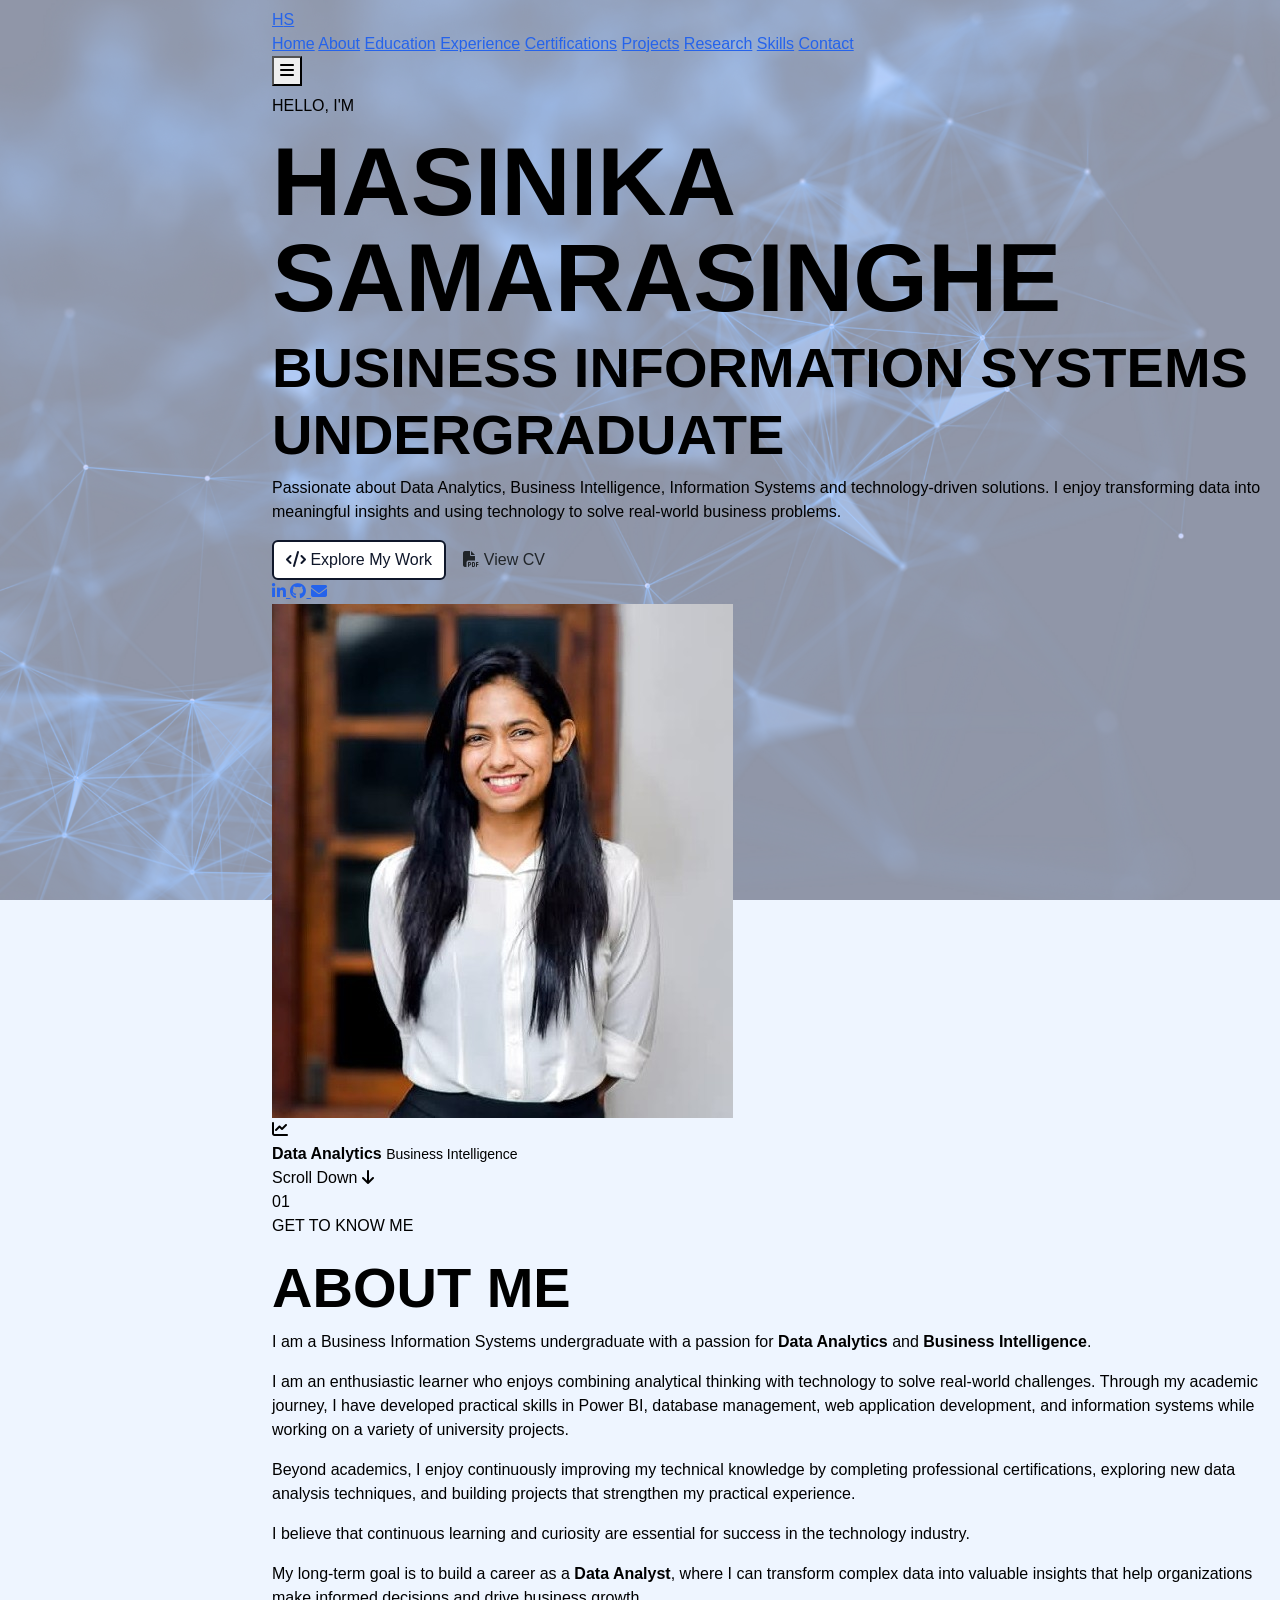
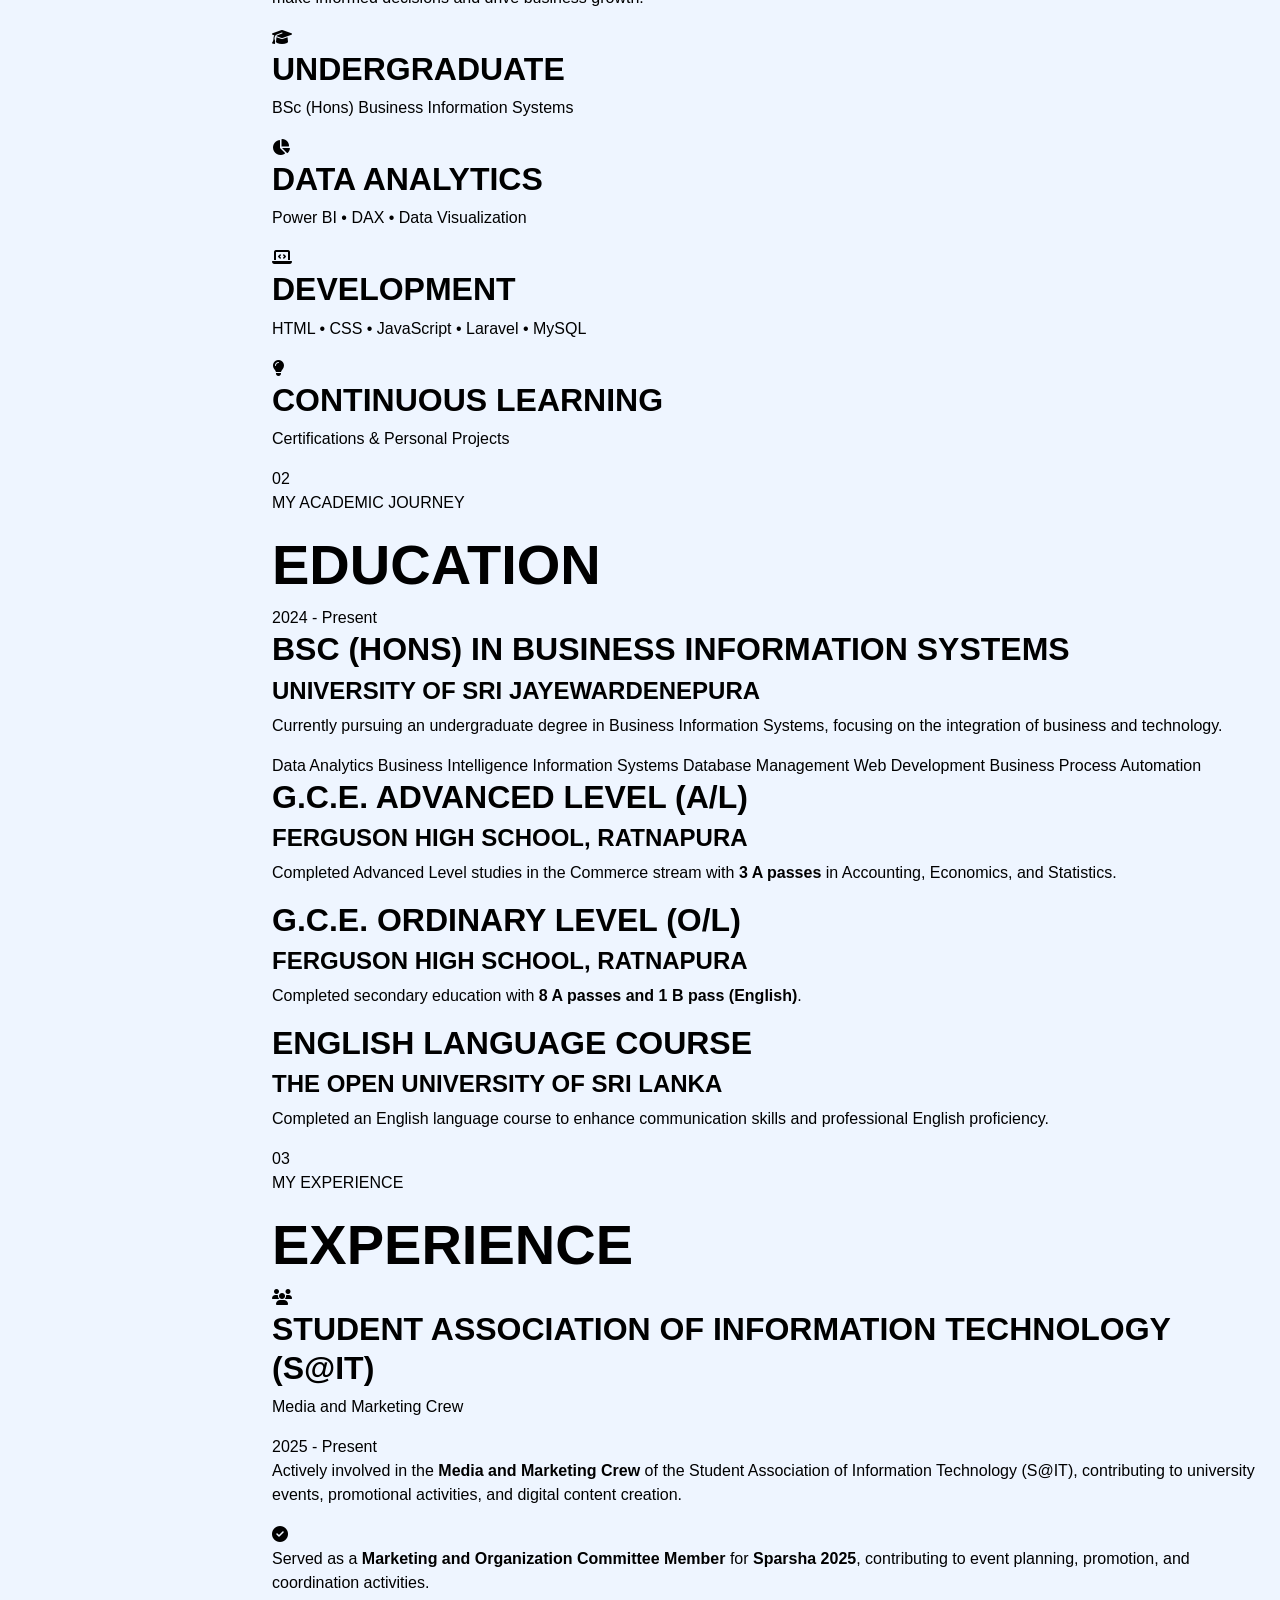
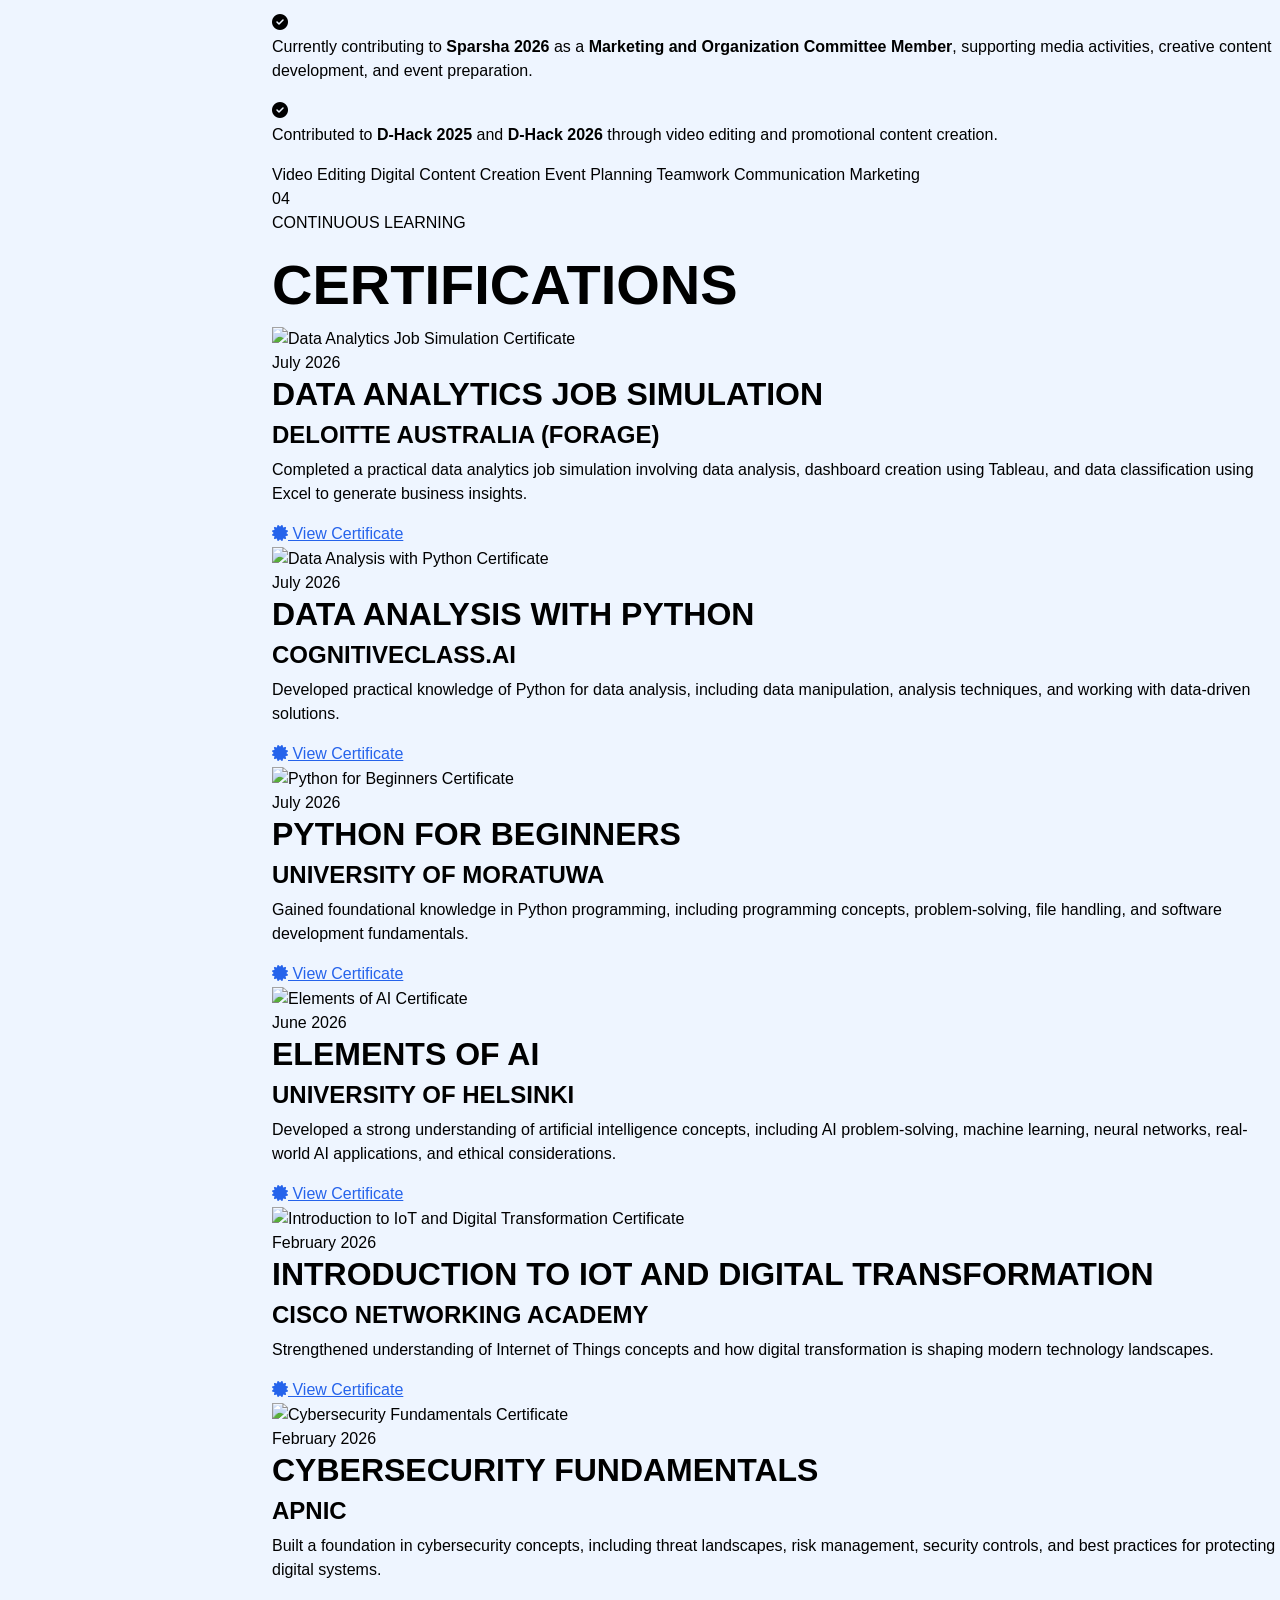
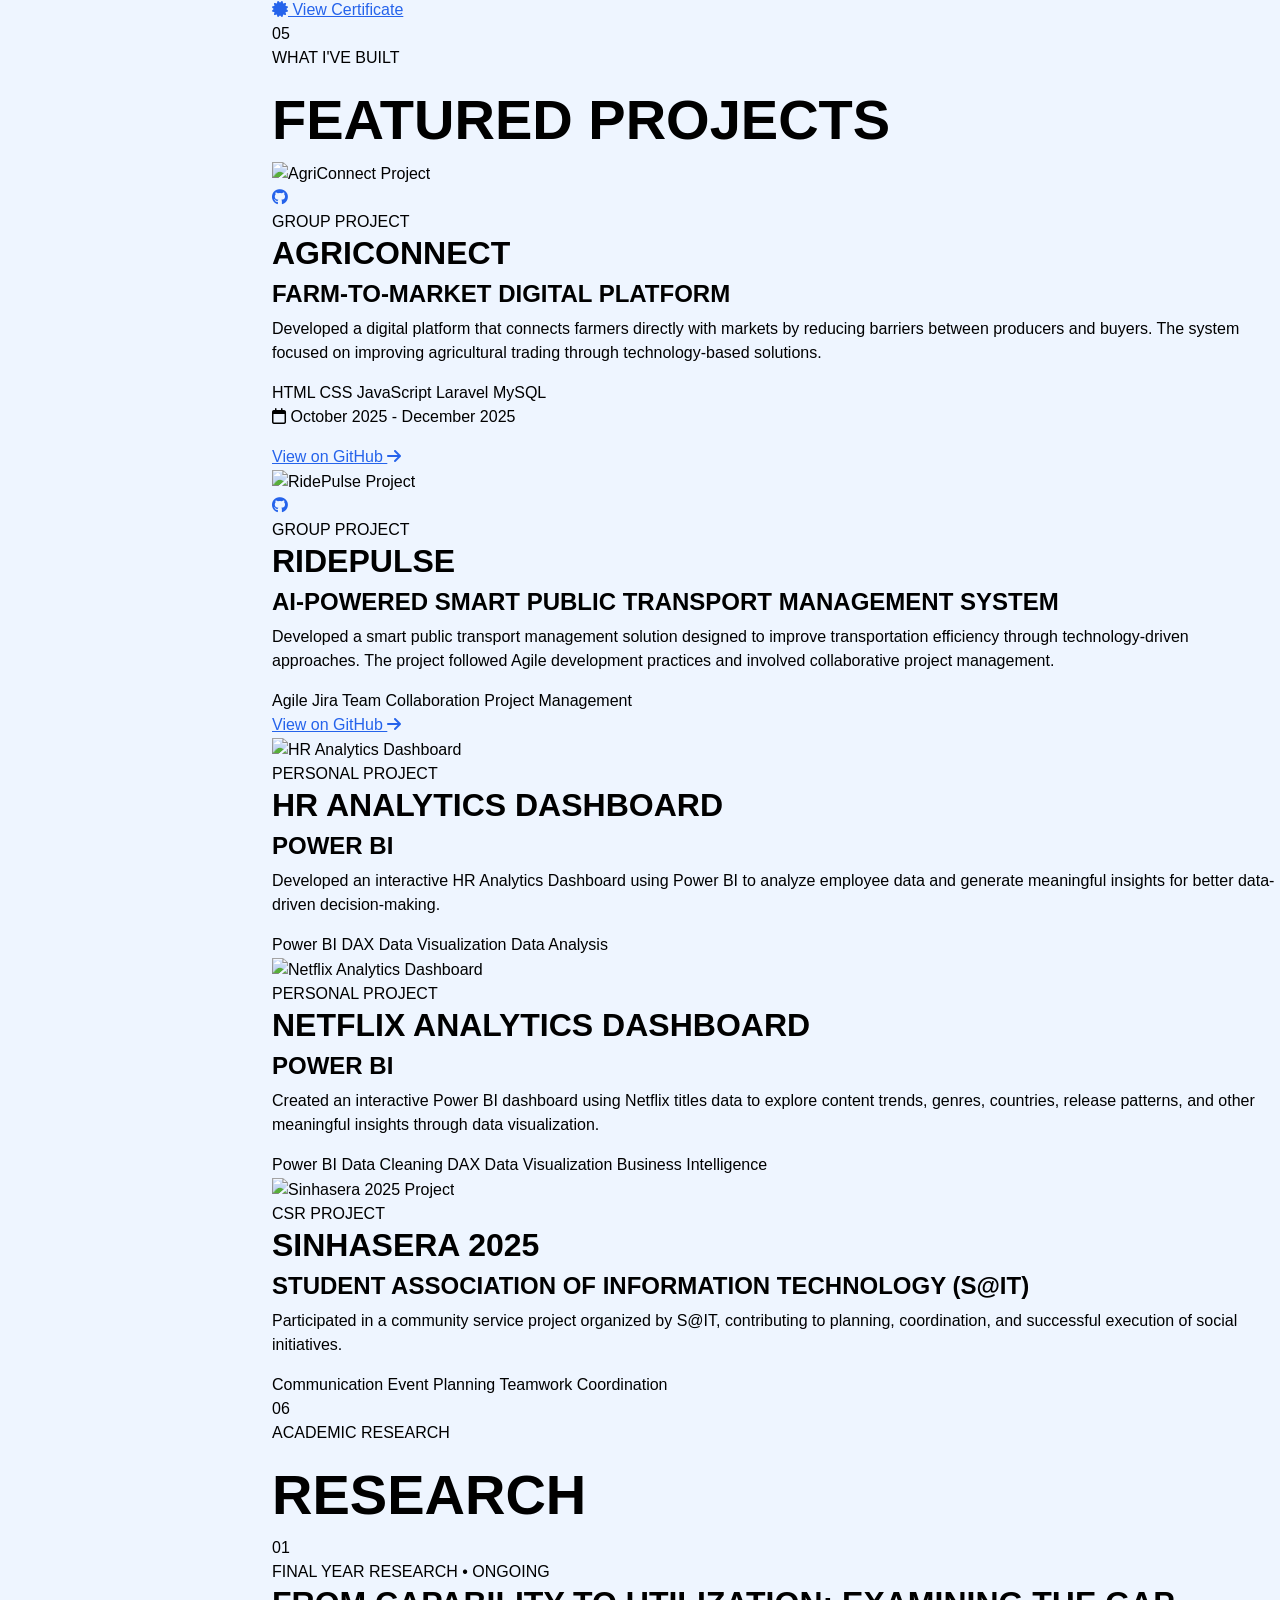
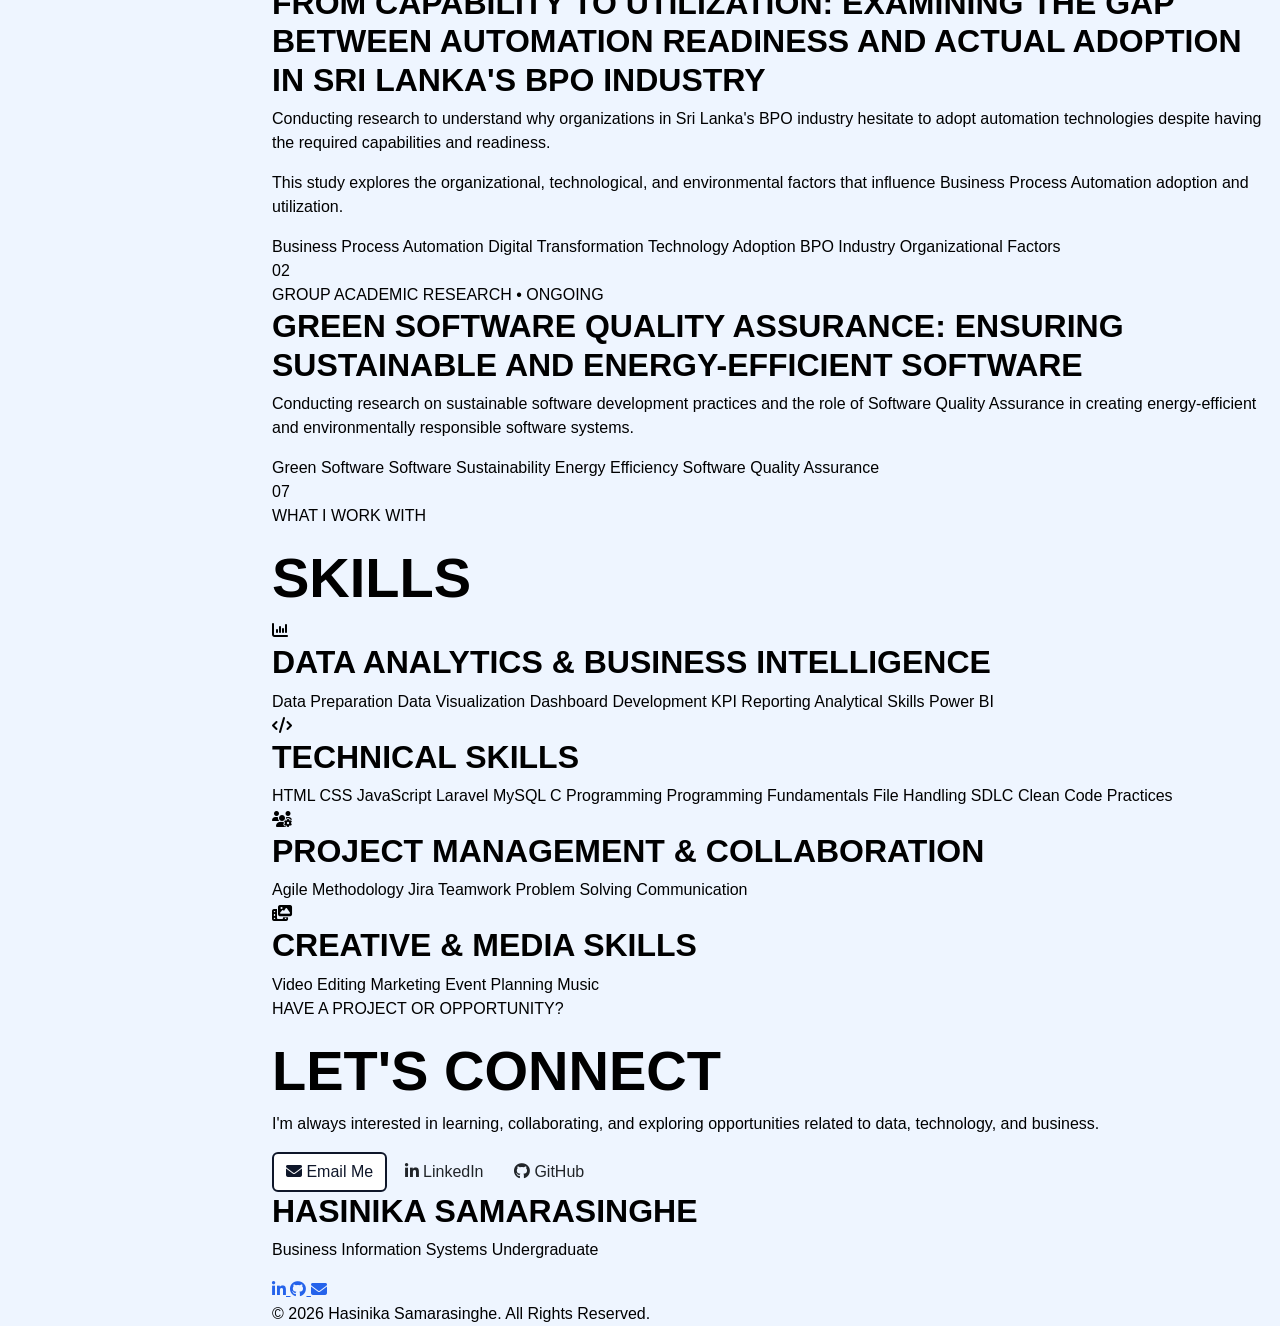
==== index.html @ b6e88b83 "Fix image source filename for AgriConnect project" ====
<!DOCTYPE html>
<html lang="en">

<head>
    <meta charset="UTF-8">
    <meta name="viewport" content="width=device-width, initial-scale=1.0">

    <meta name="description"
        content="Hasinika Samarasinghe - Business Information Systems Undergraduate Portfolio">

    <title>Hasinika Samarasinghe | Portfolio</title>

    <!-- Google Fonts -->
    <link rel="preconnect" href="https://fonts.googleapis.com">
    <link rel="preconnect" href="https://fonts.gstatic.com" crossorigin>

    <link
        href="https://fonts.googleapis.com/css2?family=Inter:wght@300;400;500;600;700;800&display=swap"
        rel="stylesheet">

    <!-- Font Awesome -->
    <link
        rel="stylesheet"
        href="https://cdnjs.cloudflare.com/ajax/libs/font-awesome/6.5.2/css/all.min.css">

    <!-- CSS -->
   <link rel="stylesheet" href="css/styles.css">

</head>


<body>

    <!-- =========================
         NAVIGATION
    ========================== -->

    <header class="navbar">

        <div class="nav-container">

            <a href="#home" class="logo">
                H<span>S</span>
            </a>

            <nav class="nav-menu">

                <a href="#home">Home</a>
                <a href="#about">About</a>
                <a href="#education">Education</a>
                <a href="#experience">Experience</a>
                <a href="#certifications">Certifications</a>
                <a href="#projects">Projects</a>
                <a href="#research">Research</a>
                <a href="#skills">Skills</a>
                <a href="#contact">Contact</a>

            </nav>

            <button class="menu-btn" id="menuBtn">
                <i class="fas fa-bars"></i>
            </button>

        </div>

    </header>



    <!-- =========================
         HERO
    ========================== -->

    <section class="hero" id="home">

        <div class="hero-container">

            <div class="hero-content">

                <p class="hero-intro">
                    HELLO, I'M
                </p>

                <h1>
                    Hasinika
                    <span>Samarasinghe</span>
                </h1>

                <h2>
                    Business Information Systems Undergraduate
                </h2>

                <p class="hero-description">
                    Passionate about Data Analytics, Business Intelligence,
                    Information Systems and technology-driven solutions.
                    I enjoy transforming data into meaningful insights
                    and using technology to solve real-world business problems.
                </p>


                <div class="hero-buttons">

                    <a href="#projects" class="btn btn-primary">
                        <i class="fas fa-code"></i>
                        Explore My Work
                    </a>

                <a href="assets/img/cv.pdf"
                 class="btn btn-outline"
                 download="Hasinika-Samarasinghe-CV.pdf">

                 <i class="fas fa-file-pdf"></i>
                  View CV

                </a>

                </div>


                <div class="social-links">

                    <a href="https://www.linkedin.com/in/hasinika-samarasinghe-79099337b/"
                       target="_blank"
                       aria-label="LinkedIn">

                        <i class="fab fa-linkedin-in"></i>

                    </a>


                    <a href="https://github.com/Hasinika2003"
                       target="_blank"
                       aria-label="GitHub">

                        <i class="fab fa-github"></i>

                    </a>


                    <a href="mailto:hasinikasamarasinghe@gmail.com"
                       aria-label="Email">

                        <i class="fas fa-envelope"></i>

                    </a>

                </div>

            </div>


            <div class="hero-image">

                <div class="image-glow"></div>

                <img src="assets/img/profile.jpg"
                     alt="Hasinika Samarasinghe">

                <div class="floating-card">

                    <i class="fas fa-chart-line"></i>

                    <div>
                        <strong>Data Analytics</strong>
                        <small>Business Intelligence</small>
                    </div>

                </div>

            </div>

        </div>

        <div class="scroll-indicator">
            <span>Scroll Down</span>
            <i class="fas fa-arrow-down"></i>
        </div>

    </section>



    <!-- =========================
         ABOUT
    ========================== -->

    <section class="section" id="about">

        <div class="section-container">

            <div class="section-heading">

                <span>01</span>

                <div>
                    <p>GET TO KNOW ME</p>
                    <h2>About Me</h2>
                </div>

            </div>


            <div class="about-grid">

                <div class="about-text">

                    <p class="large-text">
                        I am a Business Information Systems undergraduate
                        with a passion for <strong>Data Analytics</strong>
                        and <strong>Business Intelligence</strong>.
                    </p>


                    <p>
                        I am an enthusiastic learner who enjoys combining
                        analytical thinking with technology to solve
                        real-world challenges. Through my academic journey,
                        I have developed practical skills in Power BI,
                        database management, web application development,
                        and information systems while working on a variety
                        of university projects.
                    </p>


                    <p>
                        Beyond academics, I enjoy continuously improving
                        my technical knowledge by completing professional
                        certifications, exploring new data analysis
                        techniques, and building projects that strengthen
                        my practical experience.
                    </p>


                    <p>
                        I believe that continuous learning and curiosity
                        are essential for success in the technology industry.
                    </p>


                    <p>
                        My long-term goal is to build a career as a
                        <strong>Data Analyst</strong>, where I can transform
                        complex data into valuable insights that help
                        organizations make informed decisions and drive
                        business growth.
                    </p>

                </div>


                <div class="about-stats">

                    <div class="stat-card">

                        <i class="fas fa-graduation-cap"></i>

                        <h3>Undergraduate</h3>

                        <p>BSc (Hons) Business Information Systems</p>

                    </div>


                    <div class="stat-card">

                        <i class="fas fa-chart-pie"></i>

                        <h3>Data Analytics</h3>

                        <p>Power BI • DAX • Data Visualization</p>

                    </div>


                    <div class="stat-card">

                        <i class="fas fa-laptop-code"></i>

                        <h3>Development</h3>

                        <p>HTML • CSS • JavaScript • Laravel • MySQL</p>

                    </div>


                    <div class="stat-card">

                        <i class="fas fa-lightbulb"></i>

                        <h3>Continuous Learning</h3>

                        <p>Certifications & Personal Projects</p>

                    </div>

                </div>

            </div>

        </div>

    </section>



    <!-- =========================
         EDUCATION
    ========================== -->

    <section class="section section-dark" id="education">

        <div class="section-container">

            <div class="section-heading">

                <span>02</span>

                <div>
                    <p>MY ACADEMIC JOURNEY</p>
                    <h2>Education</h2>
                </div>

            </div>


            <div class="timeline">


                <div class="timeline-item">

                    <div class="timeline-dot"></div>

                    <div class="timeline-date">
                        2024 - Present
                    </div>

                    <div class="timeline-card">

                        <h3>
                            BSc (Hons) in Business Information Systems
                        </h3>

                        <h4>
                            University of Sri Jayewardenepura
                        </h4>

                        <p>
                            Currently pursuing an undergraduate degree
                            in Business Information Systems, focusing
                            on the integration of business and technology.
                        </p>

                        <div class="tag-list">

                            <span>Data Analytics</span>
                            <span>Business Intelligence</span>
                            <span>Information Systems</span>
                            <span>Database Management</span>
                            <span>Web Development</span>
                            <span>Business Process Automation</span>

                        </div>

                    </div>

                </div>



                <div class="timeline-item">

                    <div class="timeline-dot"></div>

                    <div class="timeline-card">

                        <h3>G.C.E. Advanced Level (A/L)</h3>

                        <h4>
                            Ferguson High School, Ratnapura
                        </h4>

                        <p>
                            Completed Advanced Level studies in the
                            Commerce stream with
                            <strong>3 A passes</strong> in Accounting,
                            Economics, and Statistics.
                        </p>

                    </div>

                </div>



                <div class="timeline-item">

                    <div class="timeline-dot"></div>

                    <div class="timeline-card">

                        <h3>G.C.E. Ordinary Level (O/L)</h3>

                        <h4>
                            Ferguson High School, Ratnapura
                        </h4>

                        <p>
                            Completed secondary education with
                            <strong>8 A passes and 1 B pass (English)</strong>.
                        </p>

                    </div>

                </div>



                <div class="timeline-item">

                    <div class="timeline-dot"></div>

                    <div class="timeline-card">

                        <h3>English Language Course</h3>

                        <h4>
                            The Open University of Sri Lanka
                        </h4>

                        <p>
                            Completed an English language course to
                            enhance communication skills and professional
                            English proficiency.
                        </p>

                    </div>

                </div>


            </div>

        </div>

    </section>



    <!-- =========================
         EXPERIENCE
    ========================== -->

    <section class="section" id="experience">

        <div class="section-container">

            <div class="section-heading">

                <span>03</span>

                <div>
                    <p>MY EXPERIENCE</p>
                    <h2>Experience</h2>
                </div>

            </div>


            <div class="experience-card">

                <div class="experience-header">

                    <div>

                        <div class="experience-icon">
                            <i class="fas fa-users"></i>
                        </div>

                        <h3>
                            Student Association of Information Technology
                            (S@IT)
                        </h3>

                        <p>
                            Media and Marketing Crew
                        </p>

                    </div>

                    <span class="experience-date">
                        2025 - Present
                    </span>

                </div>


                <p>
                    Actively involved in the
                    <strong>Media and Marketing Crew</strong>
                    of the Student Association of Information Technology
                    (S@IT), contributing to university events,
                    promotional activities, and digital content creation.
                </p>


                <div class="experience-points">

                    <div>

                        <i class="fas fa-check-circle"></i>

                        <p>
                            Served as a
                            <strong>Marketing and Organization Committee Member</strong>
                            for <strong>Sparsha 2025</strong>, contributing
                            to event planning, promotion, and coordination
                            activities.
                        </p>

                    </div>


                    <div>

                        <i class="fas fa-check-circle"></i>

                        <p>
                            Currently contributing to
                            <strong>Sparsha 2026</strong> as a
                            <strong>Marketing and Organization Committee Member</strong>,
                            supporting media activities, creative content
                            development, and event preparation.
                        </p>

                    </div>


                    <div>

                        <i class="fas fa-check-circle"></i>

                        <p>
                            Contributed to <strong>D-Hack 2025</strong>
                            and <strong>D-Hack 2026</strong> through
                            video editing and promotional content creation.
                        </p>

                    </div>

                </div>


                <div class="skills-highlight">

                    <span>Video Editing</span>
                    <span>Digital Content Creation</span>
                    <span>Event Planning</span>
                    <span>Teamwork</span>
                    <span>Communication</span>
                    <span>Marketing</span>

                </div>

            </div>

        </div>

    </section>



    <!-- =========================
     CERTIFICATIONS
========================== -->

<section class="section section-dark" id="certifications">

    <div class="section-container">

        <div class="section-heading">

            <span>04</span>

            <div>
                <p>CONTINUOUS LEARNING</p>
                <h2>Certifications</h2>
            </div>

        </div>


        <div class="certification-grid">


            <!-- Deloitte -->
            <div class="cert-card">

                <div class="cert-image">
                    <img src="assets/Data Analytics job Simulation.png"
                         alt="Data Analytics Job Simulation Certificate">
                </div>

                <span class="cert-date">July 2026</span>

                <h3>Data Analytics Job Simulation</h3>

                <h4>Deloitte Australia (Forage)</h4>

                <p>
                    Completed a practical data analytics job simulation
                    involving data analysis, dashboard creation using
                    Tableau, and data classification using Excel to
                    generate business insights.
                </p>

                <a href="assets/Data Analytics job Simulation.png"
                   class="certificate-btn"
                   target="_blank">
                    <i class="fas fa-certificate"></i>
                    View Certificate
                </a>

            </div>


            <!-- Data Analysis with Python -->
            <div class="cert-card">

                <div class="cert-image">
                    <img src="assets/Data Analysis with python.jpg"
                         alt="Data Analysis with Python Certificate">
                </div>

                <span class="cert-date">July 2026</span>

                <h3>Data Analysis with Python</h3>

                <h4>CognitiveClass.ai</h4>

                <p>
                    Developed practical knowledge of Python for
                    data analysis, including data manipulation,
                    analysis techniques, and working with
                    data-driven solutions.
                </p>

                <a href="assets/Data Analysis with python.jpg"
                   class="certificate-btn"
                   target="_blank">
                    <i class="fas fa-certificate"></i>
                    View Certificate
                </a>

            </div>


            <!-- Python for Beginners -->
            <div class="cert-card">

                <div class="cert-image">
                    <img src="assets/Python for Beginners.jpg"
                         alt="Python for Beginners Certificate">
                </div>

                <span class="cert-date">July 2026</span>

                <h3>Python for Beginners</h3>

                <h4>University of Moratuwa</h4>

                <p>
                    Gained foundational knowledge in Python programming,
                    including programming concepts, problem-solving,
                    file handling, and software development fundamentals.
                </p>

                <a href="assets/Python for Beginners.jpg"
                   class="certificate-btn"
                   target="_blank">
                    <i class="fas fa-certificate"></i>
                    View Certificate
                </a>

            </div>


            <!-- Elements of AI -->
            <div class="cert-card">

                <div class="cert-image">
                    <img src="assets/Elements of AI.jpg"
                         alt="Elements of AI Certificate">
                </div>

                <span class="cert-date">June 2026</span>

                <h3>Elements of AI</h3>

                <h4>University of Helsinki</h4>

                <p>
                    Developed a strong understanding of artificial
                    intelligence concepts, including AI problem-solving,
                    machine learning, neural networks, real-world AI
                    applications, and ethical considerations.
                </p>

                <a href="assets/Elements of AI.jpg"
                   class="certificate-btn"
                   target="_blank">
                    <i class="fas fa-certificate"></i>
                    View Certificate
                </a>

            </div>


            <!-- IoT -->
            <div class="cert-card">

                <div class="cert-image">
                    <img src="assets/Introduction of IoT and Digital Transformation.jpg"
                         alt="Introduction to IoT and Digital Transformation Certificate">
                </div>

                <span class="cert-date">February 2026</span>

                <h3>Introduction to IoT and Digital Transformation</h3>

                <h4>Cisco Networking Academy</h4>

                <p>
                    Strengthened understanding of Internet of Things
                    concepts and how digital transformation is shaping
                    modern technology landscapes.
                </p>

                <a href="assets/Introduction of IoT and Digital Transformation.jpg"
                   class="certificate-btn"
                   target="_blank">
                    <i class="fas fa-certificate"></i>
                    View Certificate
                </a>

            </div>


            <!-- Cybersecurity -->
            <div class="cert-card">

                <div class="cert-image">
                    <img src="assets/Cybersecurity Fundamentals.jpg"
                         alt="Cybersecurity Fundamentals Certificate">
                </div>

                <span class="cert-date">February 2026</span>

                <h3>Cybersecurity Fundamentals</h3>

                <h4>APNIC</h4>

                <p>
                    Built a foundation in cybersecurity concepts,
                    including threat landscapes, risk management,
                    security controls, and best practices for protecting
                    digital systems.
                </p>

                <a href="assets/img/Cybersecurity Fundamentals.jpg"
                   class="certificate-btn"
                   target="_blank">
                    <i class="fas fa-certificate"></i>
                    View Certificate
                </a>

            </div>


        </div>

    </div>

</section>



    <!-- =========================
     PROJECTS
========================== -->

<section class="section" id="projects">

    <div class="section-container">

        <div class="section-heading">

            <span>05</span>

            <div>
                <p>WHAT I'VE BUILT</p>
                <h2>Featured Projects</h2>
            </div>

        </div>


        <div class="project-grid">


            <!-- =========================
                 AgriConnect
            ========================== -->

            <article class="project-card">

                <div class="project-image">

                    <img src="assets/Agriconnect.jpg"
                         alt="AgriConnect Project">

                    <div class="project-overlay">

                        <a href="https://github.com/Hasinika2003/farm-to-market"
                           target="_blank"
                           aria-label="View AgriConnect on GitHub">

                            <i class="fab fa-github"></i>

                        </a>

                    </div>

                </div>


                <div class="project-content">

                    <span class="project-type">
                        GROUP PROJECT
                    </span>

                    <h3>
                        AgriConnect
                    </h3>

                    <h4>
                        Farm-to-Market Digital Platform
                    </h4>

                    <p>
                        Developed a digital platform that connects
                        farmers directly with markets by reducing
                        barriers between producers and buyers.
                        The system focused on improving agricultural
                        trading through technology-based solutions.
                    </p>


                    <div class="project-tags">

                        <span>HTML</span>
                        <span>CSS</span>
                        <span>JavaScript</span>
                        <span>Laravel</span>
                        <span>MySQL</span>

                    </div>


                    <p class="project-duration">
                        <i class="far fa-calendar"></i>
                        October 2025 - December 2025
                    </p>


                    <a href="https://github.com/Hasinika2003/farm-to-market"
                       target="_blank"
                       class="project-link">

                        View on GitHub
                        <i class="fas fa-arrow-right"></i>

                    </a>

                </div>

            </article>



            <!-- =========================
                 RidePulse
            ========================== -->

            <article class="project-card">

                <div class="project-image">

                    <img src="assets/RidePluse.jpg"
                         alt="RidePulse Project">

                    <div class="project-overlay">

                        <a href="https://github.com/Hasinika2003/oop-project-final-group01_ridepulse"
                           target="_blank"
                           aria-label="View RidePulse on GitHub">

                            <i class="fab fa-github"></i>

                        </a>

                    </div>

                </div>


                <div class="project-content">

                    <span class="project-type">
                        GROUP PROJECT
                    </span>

                    <h3>
                        RidePulse
                    </h3>

                    <h4>
                        AI-Powered Smart Public Transport Management System
                    </h4>

                    <p>
                        Developed a smart public transport management
                        solution designed to improve transportation
                        efficiency through technology-driven approaches.
                        The project followed Agile development practices
                        and involved collaborative project management.
                    </p>


                    <div class="project-tags">

                        <span>Agile</span>
                        <span>Jira</span>
                        <span>Team Collaboration</span>
                        <span>Project Management</span>

                    </div>


                    <a href="https://github.com/Hasinika2003/oop-project-final-group01_ridepulse"
                       target="_blank"
                       class="project-link">

                        View on GitHub
                        <i class="fas fa-arrow-right"></i>

                    </a>

                </div>

            </article>



            <!-- =========================
                 HR Analytics Dashboard
            ========================== -->

            <article class="project-card">

                <div class="project-image">

                    <img src="assets/HR Analytics.jpg"
                         alt="HR Analytics Dashboard">

                </div>


                <div class="project-content">

                    <span class="project-type">
                        PERSONAL PROJECT
                    </span>

                    <h3>
                        HR Analytics Dashboard
                    </h3>

                    <h4>
                        Power BI
                    </h4>

                    <p>
                        Developed an interactive HR Analytics Dashboard
                        using Power BI to analyze employee data and
                        generate meaningful insights for better
                        data-driven decision-making.
                    </p>


                    <div class="project-tags">

                        <span>Power BI</span>
                        <span>DAX</span>
                        <span>Data Visualization</span>
                        <span>Data Analysis</span>

                    </div>

                </div>

            </article>



            <!-- =========================
                 Netflix Analytics
            ========================== -->

            <article class="project-card">

                <div class="project-image">

                    <img src="assets/Netflix.jpg"
                         alt="Netflix Analytics Dashboard">

                </div>


                <div class="project-content">

                    <span class="project-type">
                        PERSONAL PROJECT
                    </span>

                    <h3>
                        Netflix Analytics Dashboard
                    </h3>

                    <h4>
                        Power BI
                    </h4>

                    <p>
                        Created an interactive Power BI dashboard using
                        Netflix titles data to explore content trends,
                        genres, countries, release patterns, and other
                        meaningful insights through data visualization.
                    </p>


                    <div class="project-tags">

                        <span>Power BI</span>
                        <span>Data Cleaning</span>
                        <span>DAX</span>
                        <span>Data Visualization</span>
                        <span>Business Intelligence</span>

                    </div>

                </div>

            </article>



            <!-- =========================
                 Sinhasera 2025
            ========================== -->

            <article class="project-card">

                <div class="project-image">

                    <img src="assets/sinasara.jpg"
                         alt="Sinhasera 2025 Project">

                </div>


                <div class="project-content">

                    <span class="project-type">
                        CSR PROJECT
                    </span>

                    <h3>
                        Sinhasera 2025
                    </h3>

                    <h4>
                        Student Association of Information Technology (S@IT)
                    </h4>

                    <p>
                        Participated in a community service project
                        organized by S@IT, contributing to planning,
                        coordination, and successful execution of
                        social initiatives.
                    </p>


                    <div class="project-tags">

                        <span>Communication</span>
                        <span>Event Planning</span>
                        <span>Teamwork</span>
                        <span>Coordination</span>

                    </div>

                </div>

            </article>


        </div>

    </div>

</section>

    <!-- =========================
         RESEARCH
    ========================== -->

    <section class="section section-dark" id="research">

        <div class="section-container">

            <div class="section-heading">

                <span>06</span>

                <div>
                    <p>ACADEMIC RESEARCH</p>
                    <h2>Research</h2>
                </div>

            </div>


            <div class="research-grid">


                <article class="research-card">

                    <div class="research-number">
                        01
                    </div>

                    <span class="research-status">
                        FINAL YEAR RESEARCH • ONGOING
                    </span>

                    <h3>
                        From Capability to Utilization:
                        Examining the Gap Between Automation Readiness
                        and Actual Adoption in Sri Lanka's BPO Industry
                    </h3>

                    <p>
                        Conducting research to understand why organizations
                        in Sri Lanka's BPO industry hesitate to adopt
                        automation technologies despite having the required
                        capabilities and readiness.
                    </p>

                    <p>
                        This study explores the organizational, technological,
                        and environmental factors that influence Business
                        Process Automation adoption and utilization.
                    </p>

                    <div class="research-tags">

                        <span>Business Process Automation</span>
                        <span>Digital Transformation</span>
                        <span>Technology Adoption</span>
                        <span>BPO Industry</span>
                        <span>Organizational Factors</span>

                    </div>

                </article>



                <article class="research-card">

                    <div class="research-number">
                        02
                    </div>

                    <span class="research-status">
                        GROUP ACADEMIC RESEARCH • ONGOING
                    </span>

                    <h3>
                        Green Software Quality Assurance:
                        Ensuring Sustainable and Energy-Efficient Software
                    </h3>

                    <p>
                        Conducting research on sustainable software
                        development practices and the role of Software
                        Quality Assurance in creating energy-efficient
                        and environmentally responsible software systems.
                    </p>

                    <div class="research-tags">

                        <span>Green Software</span>
                        <span>Software Sustainability</span>
                        <span>Energy Efficiency</span>
                        <span>Software Quality Assurance</span>

                    </div>

                </article>


            </div>

        </div>

    </section>



    <!-- =========================
         SKILLS
    ========================== -->

    <section class="section" id="skills">

        <div class="section-container">

            <div class="section-heading">

                <span>07</span>

                <div>
                    <p>WHAT I WORK WITH</p>
                    <h2>Skills</h2>
                </div>

            </div>


            <div class="skills-grid">


                <div class="skill-category">

                    <div class="skill-icon">
                        <i class="fas fa-chart-column"></i>
                    </div>

                    <h3>
                        Data Analytics & Business Intelligence
                    </h3>

                    <div class="skill-list">

                        <span>Data Preparation</span>
                        <span>Data Visualization</span>
                        <span>Dashboard Development</span>
                        <span>KPI Reporting</span>
                        <span>Analytical Skills</span>
                        <span>Power BI</span>

                    </div>

                </div>



                <div class="skill-category">

                    <div class="skill-icon">
                        <i class="fas fa-code"></i>
                    </div>

                    <h3>
                        Technical Skills
                    </h3>

                    <div class="skill-list">

                        <span>HTML</span>
                        <span>CSS</span>
                        <span>JavaScript</span>
                        <span>Laravel</span>
                        <span>MySQL</span>
                        <span>C Programming</span>
                        <span>Programming Fundamentals</span>
                        <span>File Handling</span>
                        <span>SDLC</span>
                        <span>Clean Code Practices</span>

                    </div>

                </div>



                <div class="skill-category">

                    <div class="skill-icon">
                        <i class="fas fa-users-gear"></i>
                    </div>

                    <h3>
                        Project Management & Collaboration
                    </h3>

                    <div class="skill-list">

                        <span>Agile Methodology</span>
                        <span>Jira</span>
                        <span>Teamwork</span>
                        <span>Problem Solving</span>
                        <span>Communication</span>

                    </div>

                </div>



                <div class="skill-category">

                    <div class="skill-icon">
                        <i class="fas fa-photo-film"></i>
                    </div>

                    <h3>
                        Creative & Media Skills
                    </h3>

                    <div class="skill-list">

                        <span>Video Editing</span>
                        <span>Marketing</span>
                        <span>Event Planning</span>
                        <span>Music</span>

                    </div>

                </div>


            </div>

        </div>

    </section>



    <!-- =========================
         CONTACT
    ========================== -->

    <section class="contact-section" id="contact">

        <div class="contact-container">

            <p class="contact-small">
                HAVE A PROJECT OR OPPORTUNITY?
            </p>

            <h2>
                Let's Connect
            </h2>

            <p>
                I'm always interested in learning, collaborating,
                and exploring opportunities related to data,
                technology, and business.
            </p>


            <div class="contact-buttons">

                <a href="mailto:hasinikasamarasinghe@gmail.com"
                   class="btn btn-primary">

                    <i class="fas fa-envelope"></i>
                    Email Me

                </a>


                <a href="https://www.linkedin.com/in/hasinika-samarasinghe-79099337b/"
                   target="_blank"
                   class="btn btn-outline">

                    <i class="fab fa-linkedin-in"></i>
                    LinkedIn

                </a>


                <a href="https://github.com/Hasinika2003"
                   target="_blank"
                   class="btn btn-outline">

                    <i class="fab fa-github"></i>
                    GitHub

                </a>

            </div>

        </div>

    </section>



    <!-- =========================
         FOOTER
    ========================== -->

    <footer>

        <div class="footer-container">

            <div>

                <h3>
                    Hasinika <span>Samarasinghe</span>
                </h3>

                <p>
                    Business Information Systems Undergraduate
                </p>

            </div>


            <div class="footer-social">

                <a href="https://www.linkedin.com/in/hasinika-samarasinghe-79099337b/"
                   target="_blank">

                    <i class="fab fa-linkedin-in"></i>

                </a>

                <a href="https://github.com/Hasinika2003"
                   target="_blank">

                    <i class="fab fa-github"></i>

                </a>

                <a href="mailto:hasinikasamarasinghe@gmail.com">

                    <i class="fas fa-envelope"></i>

                </a>

            </div>

        </div>


        <div class="copyright">

            © 2026 Hasinika Samarasinghe.
            All Rights Reserved.

        </div>

    </footer>



    <!-- JavaScript -->
    <script src="js/script.js"></script>


</body>

</html>
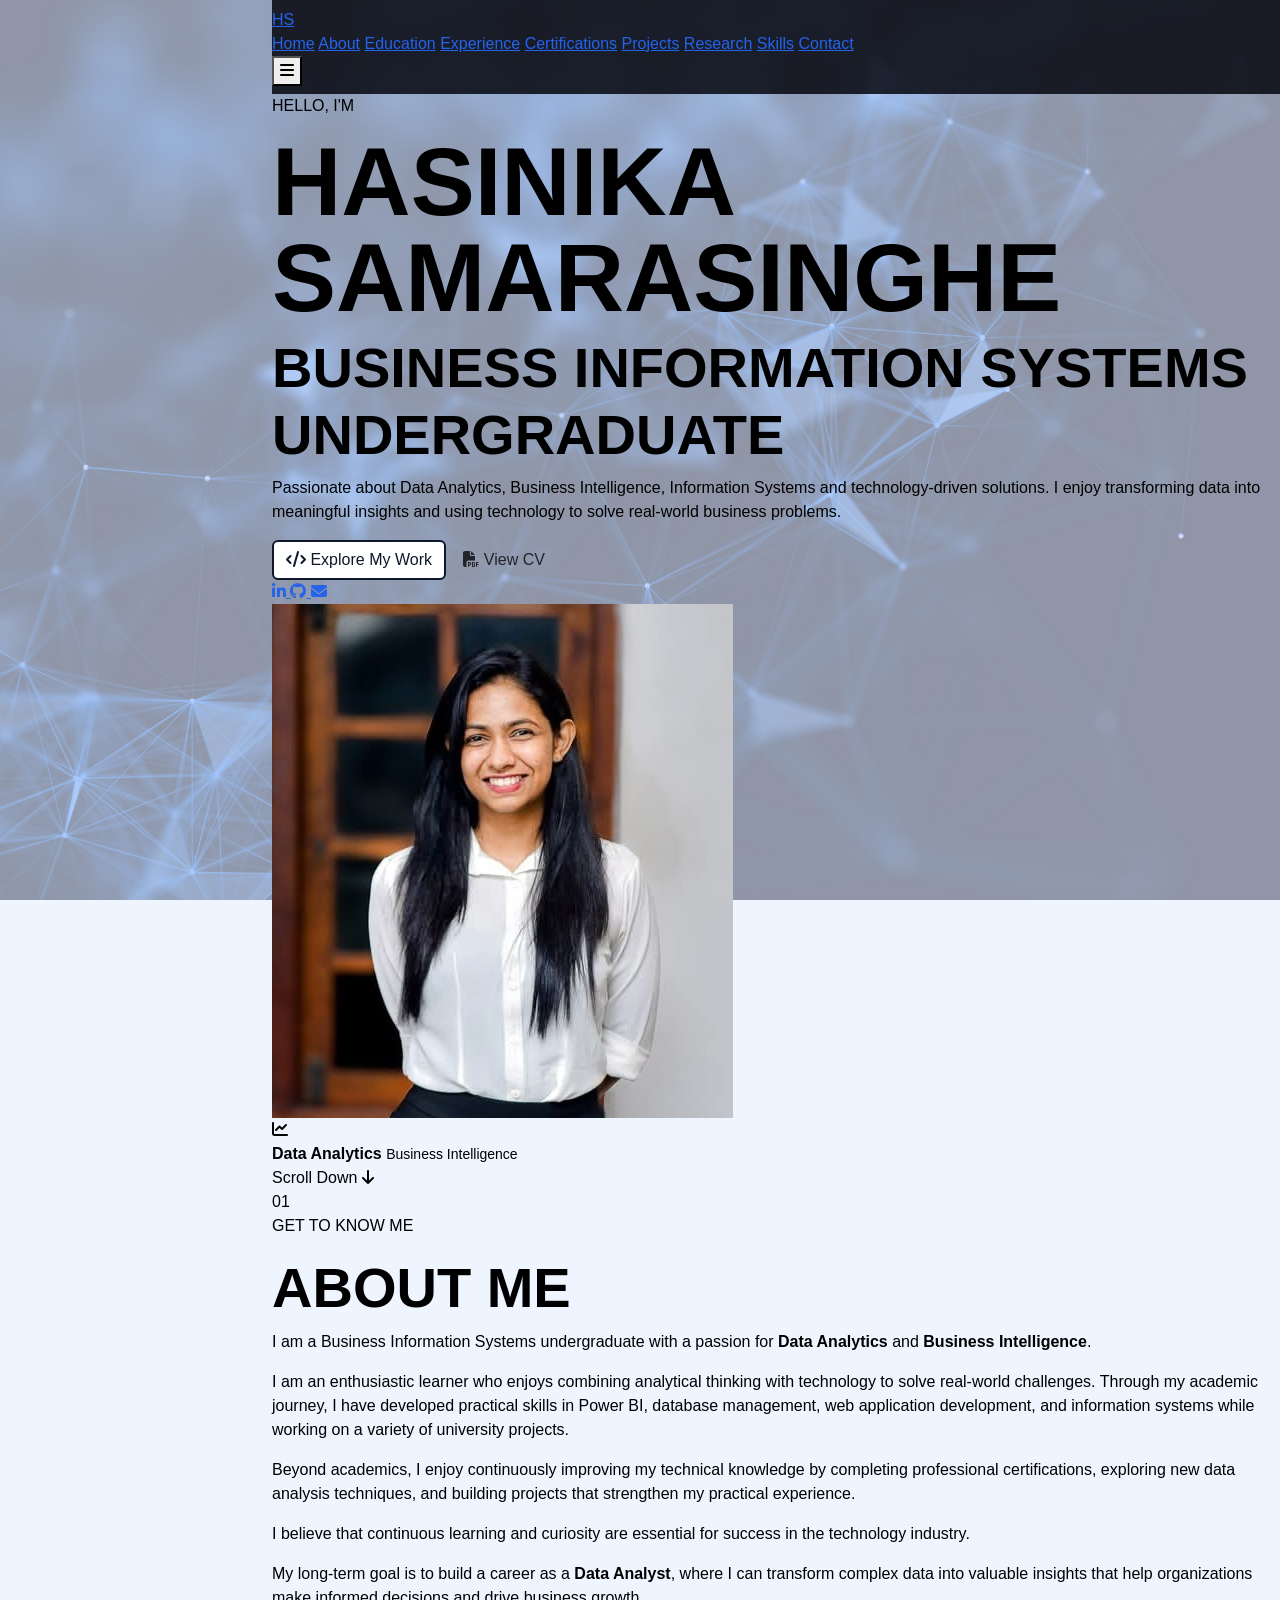
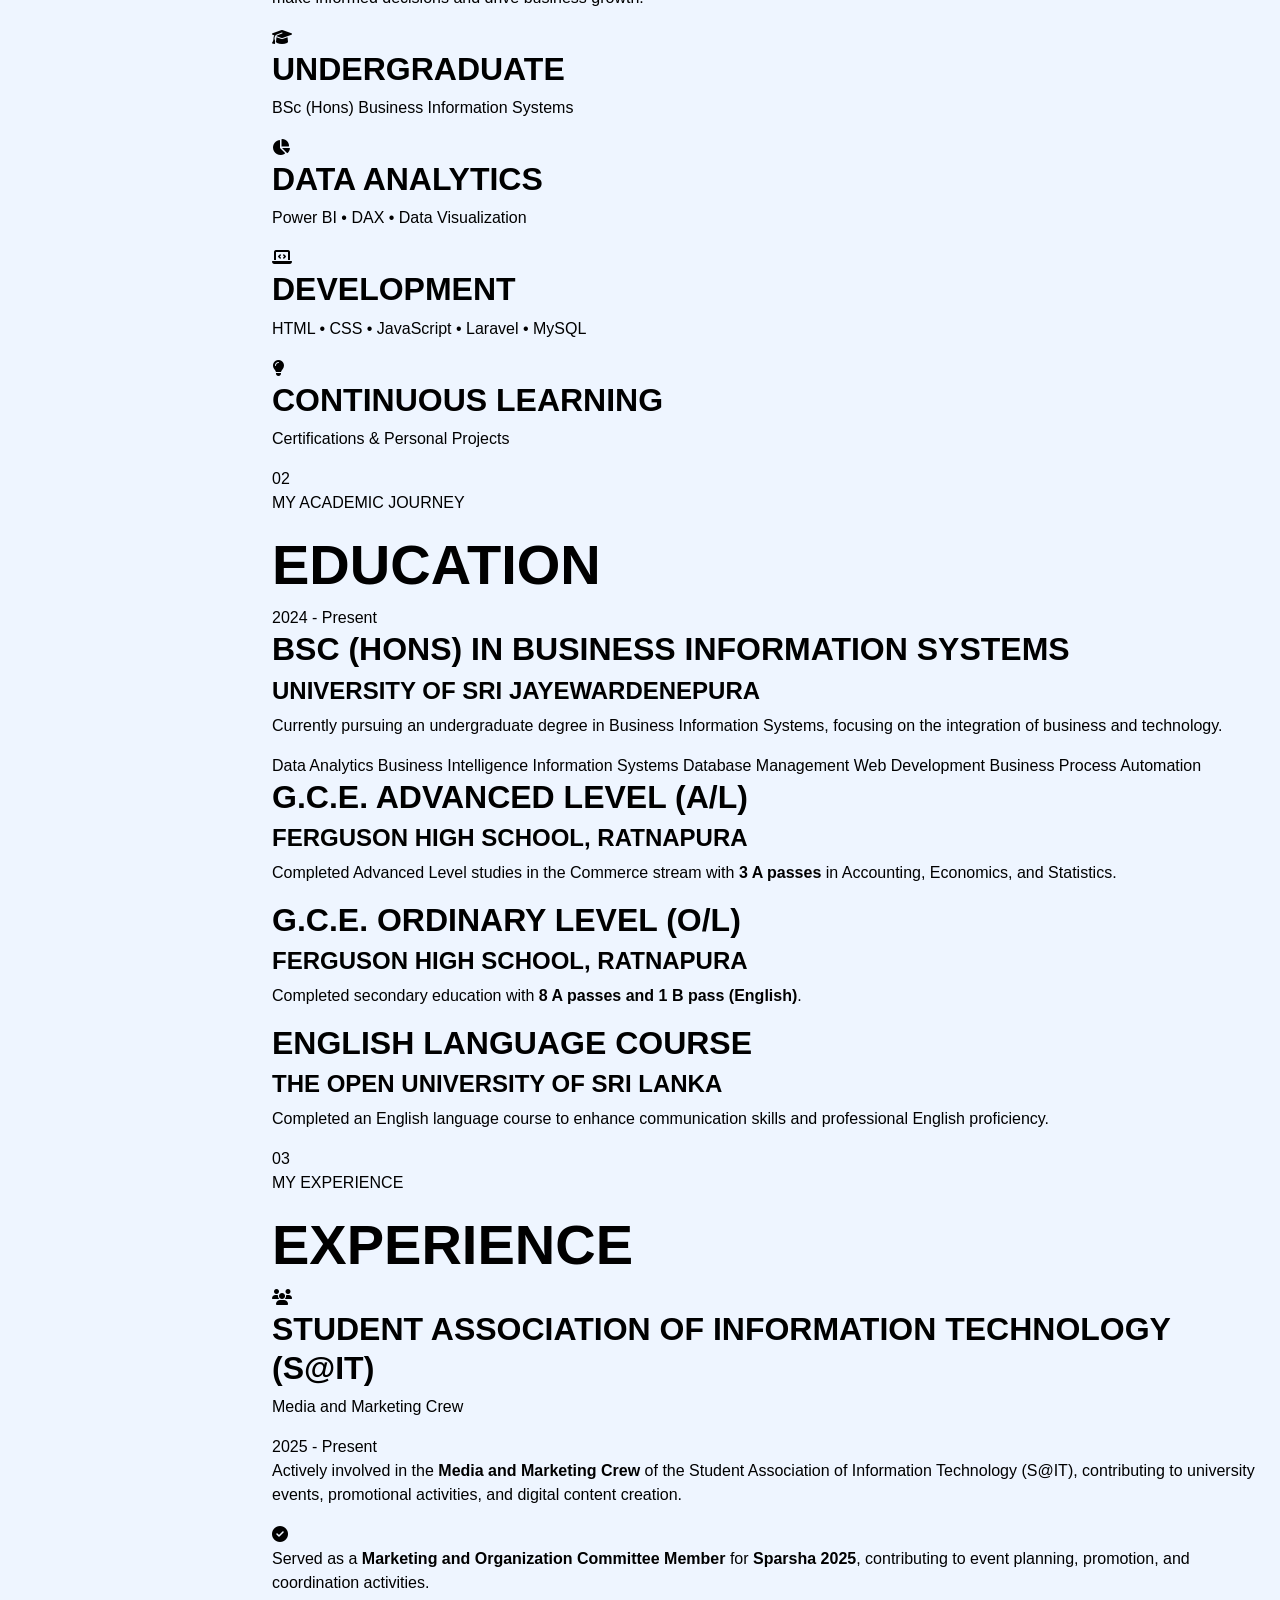
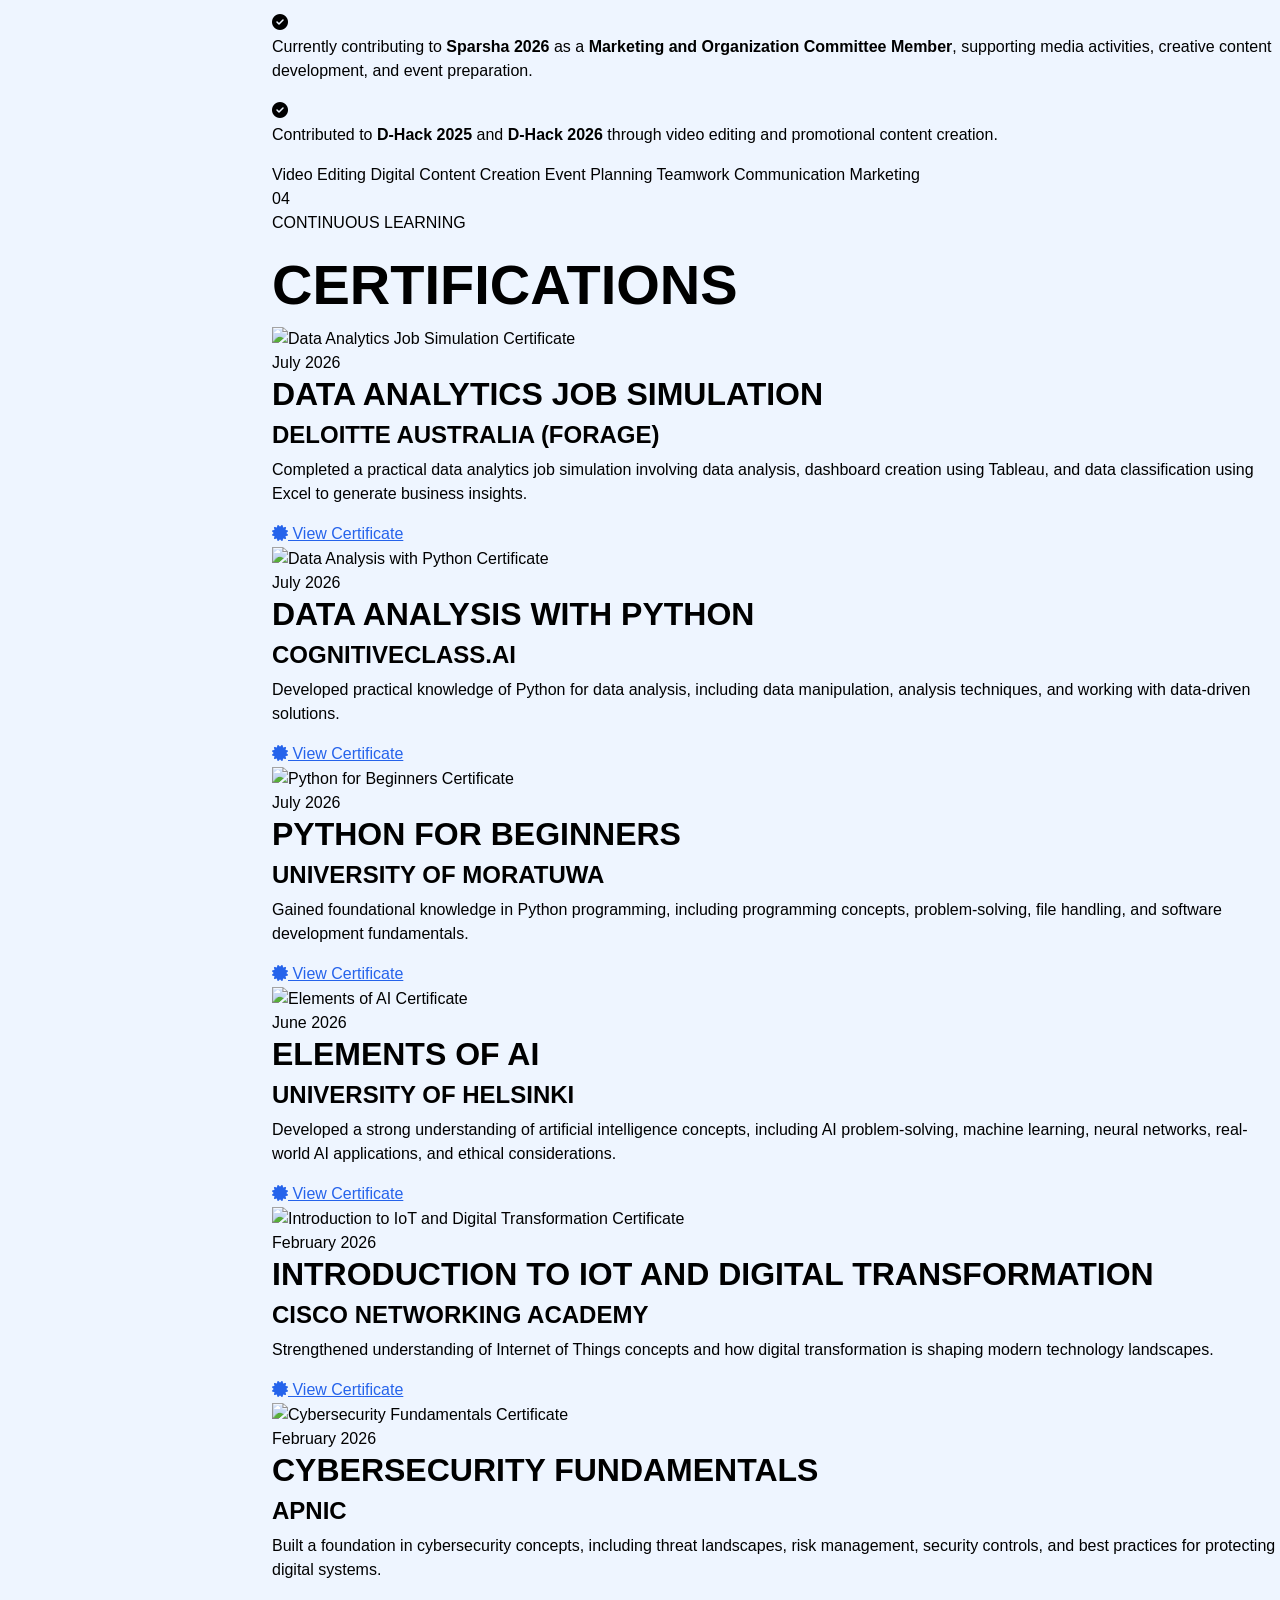
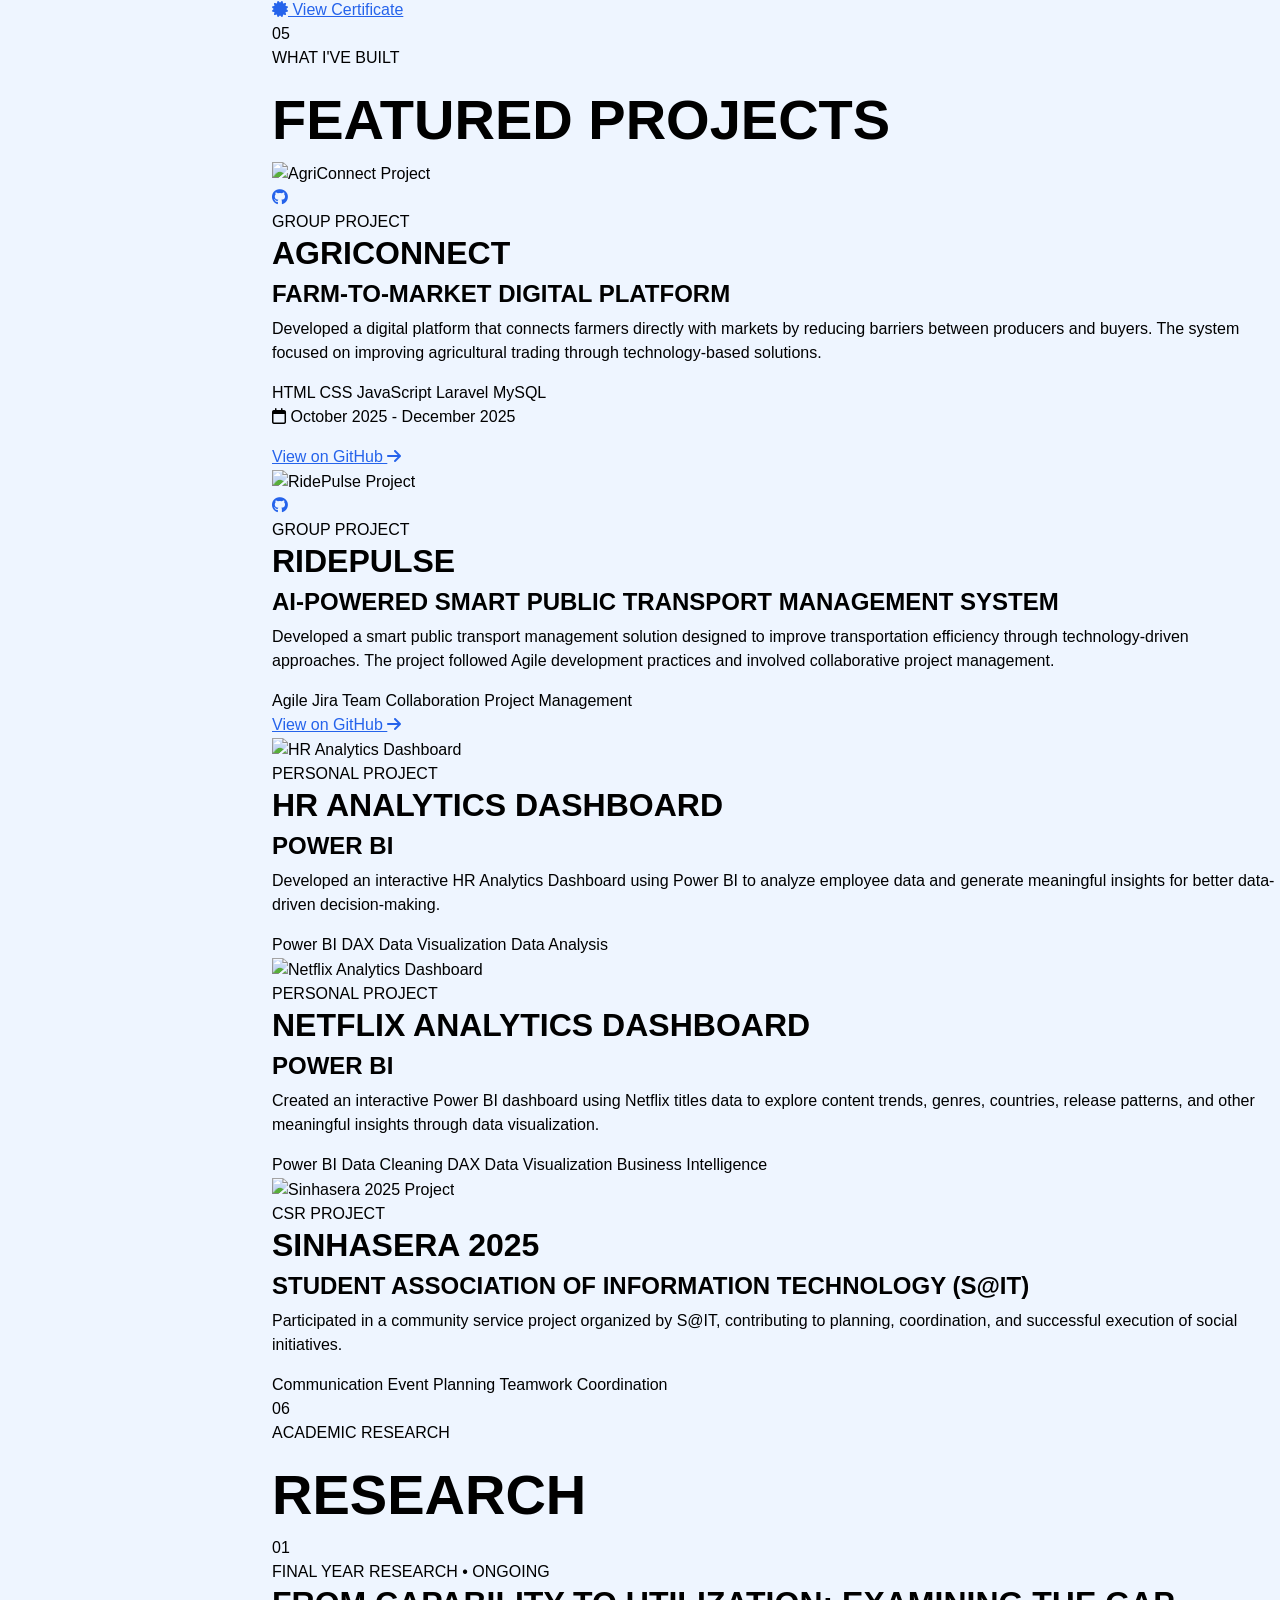
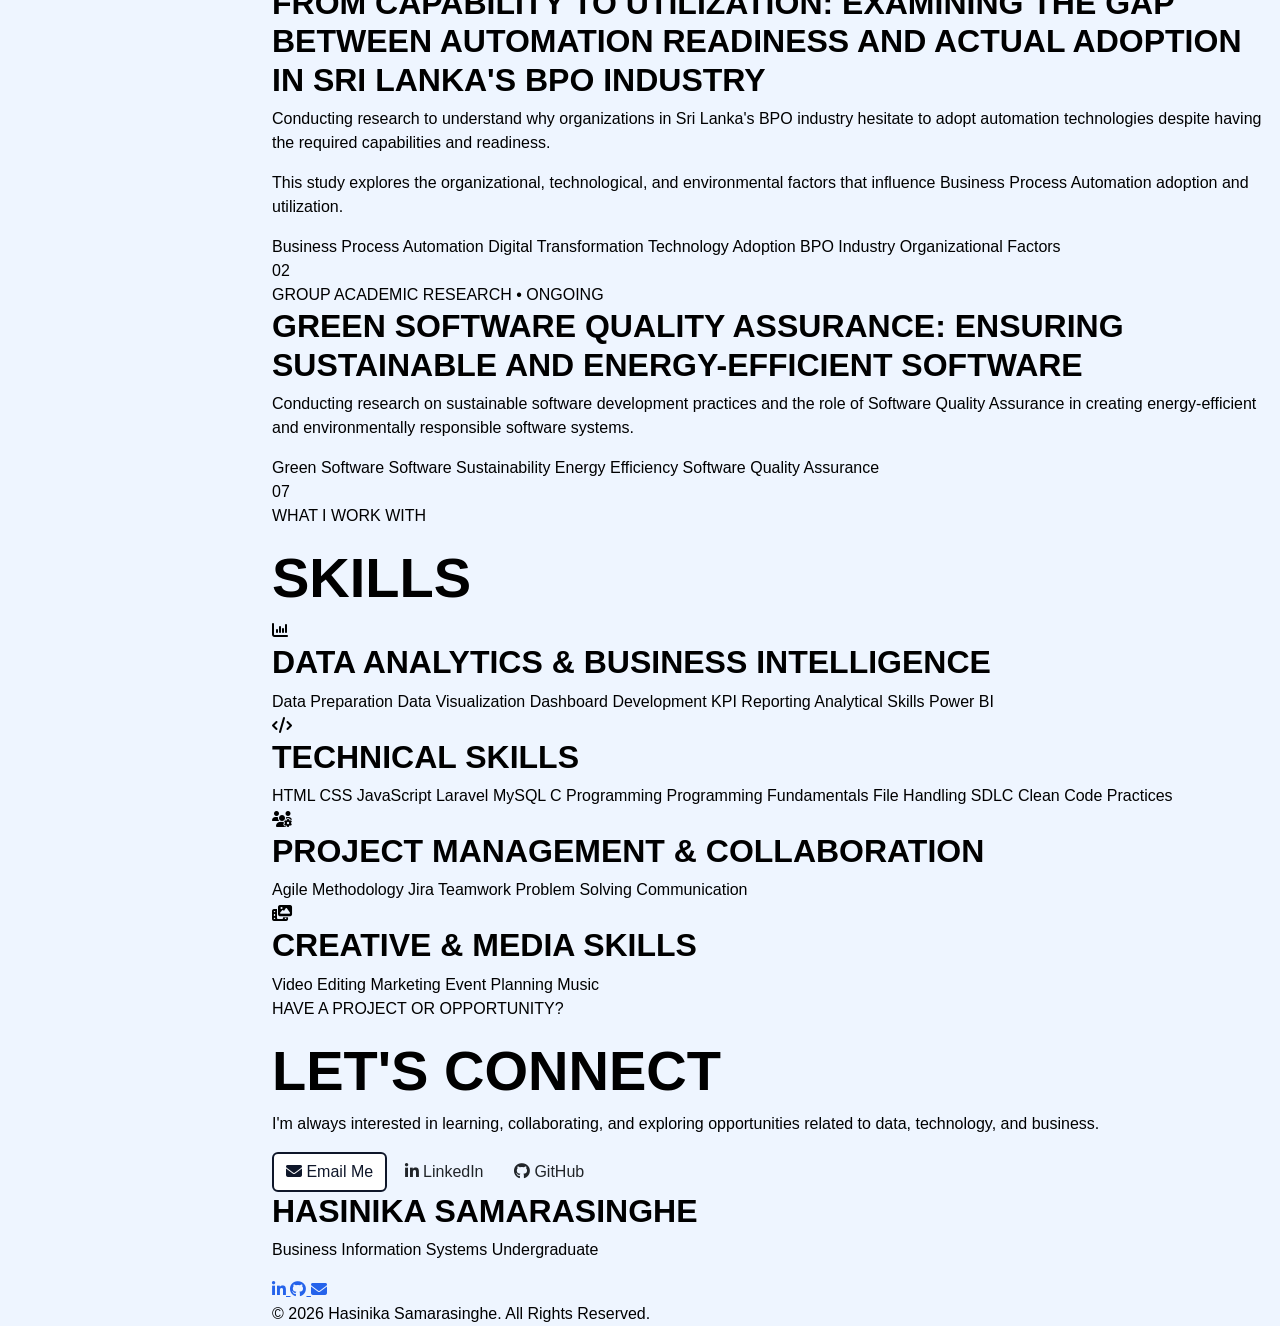
==== commit bdeae838: "Update index.html" ====
--- a/index.html
+++ b/index.html
@@ -970,7 +970,7 @@
 
                 <div class="project-image">
 
-                    <img src="assets/HR Analytics.jpg"
+                    <img src="assets/HR analytics.jpg"
                          alt="HR Analytics Dashboard">
 
                 </div>
@@ -1481,7 +1481,7 @@
 
 
     <!-- JavaScript -->
-    <script src="js/script.js"></script>
+    <script src="js/scripts.js"></script>
 
 
 </body>
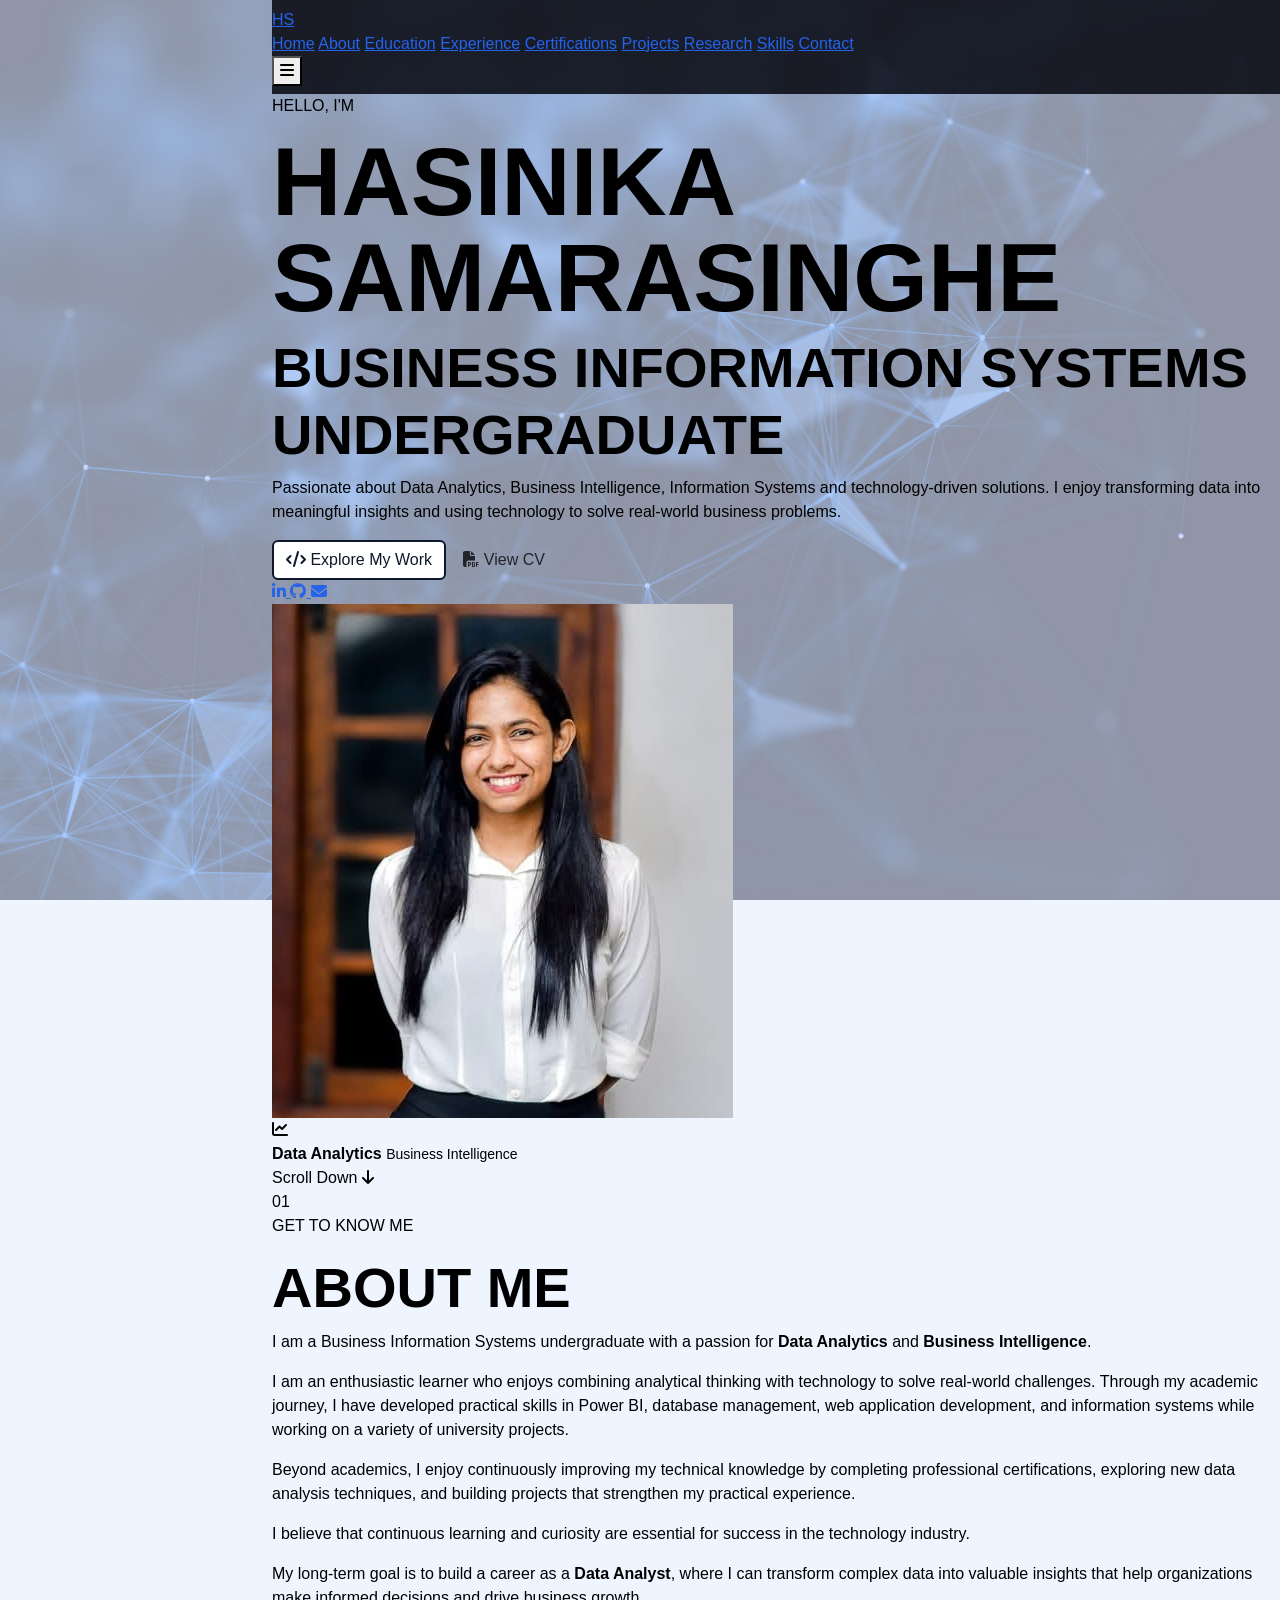
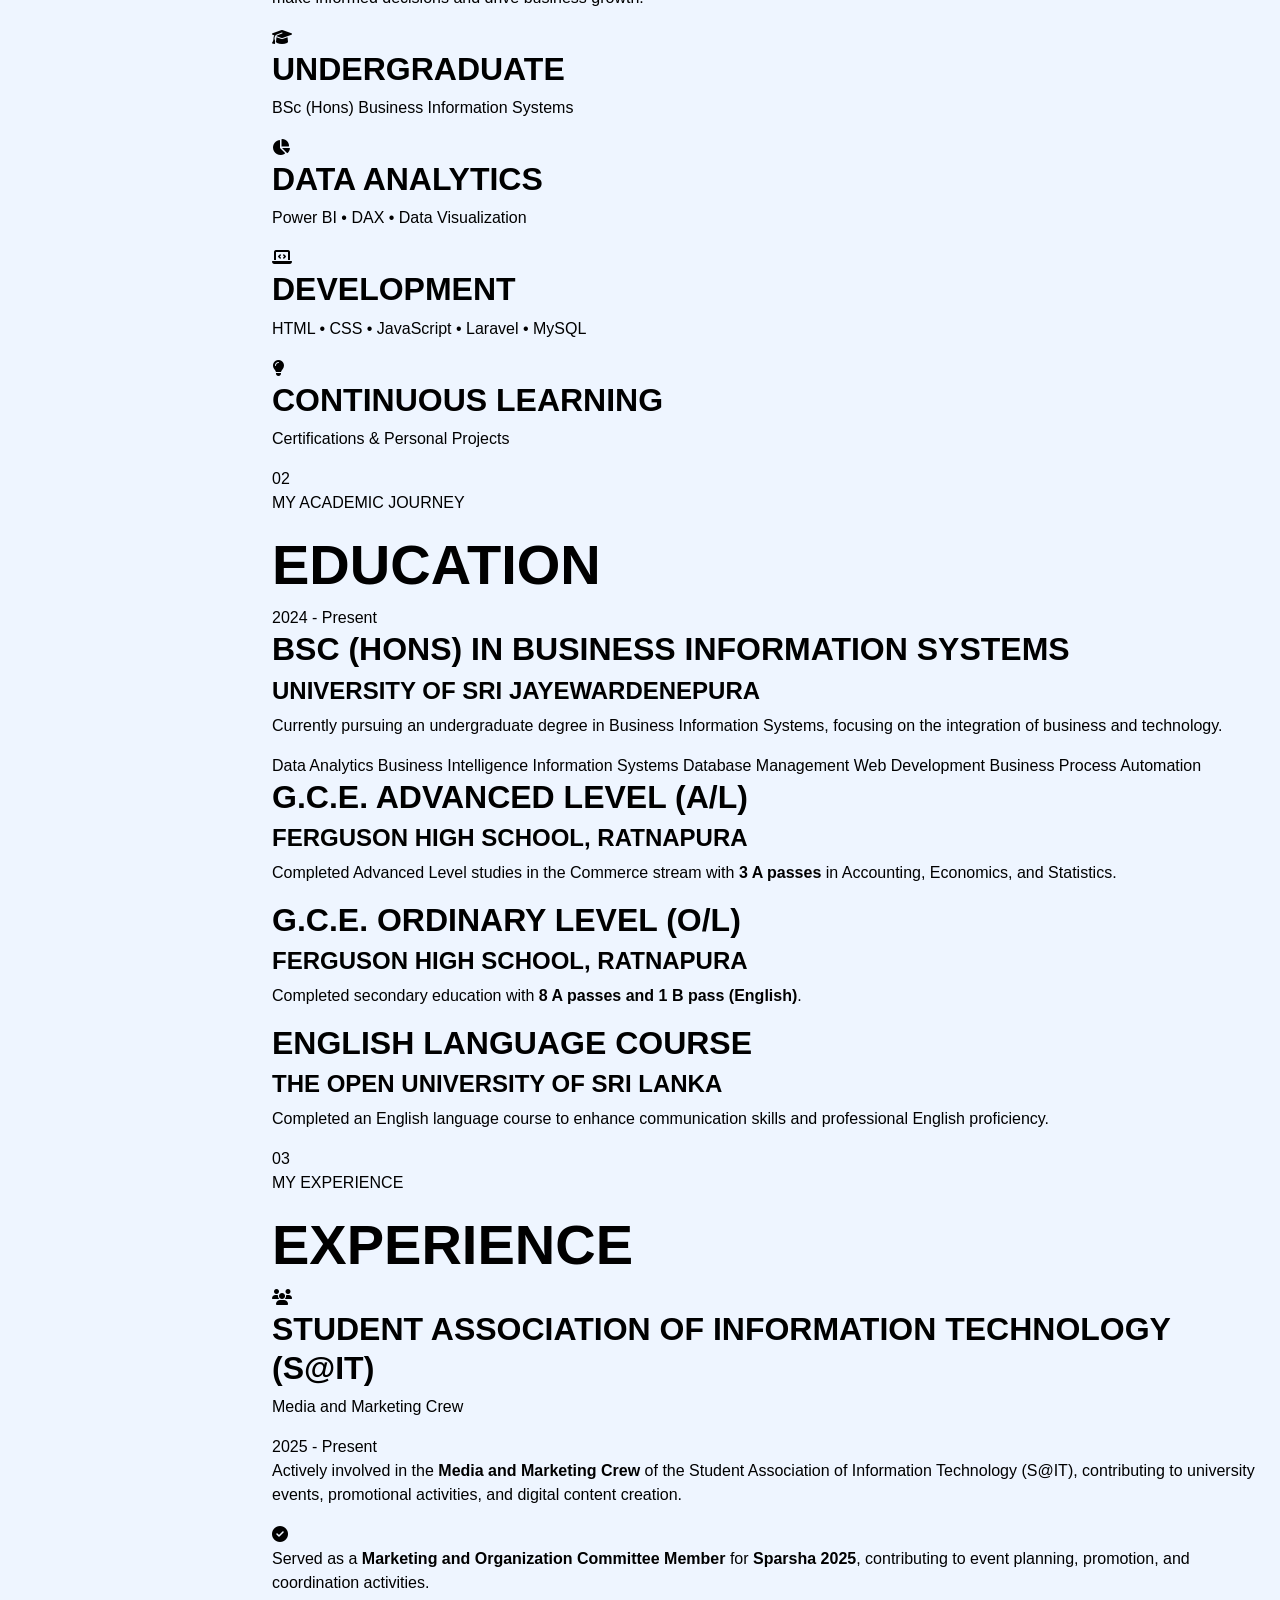
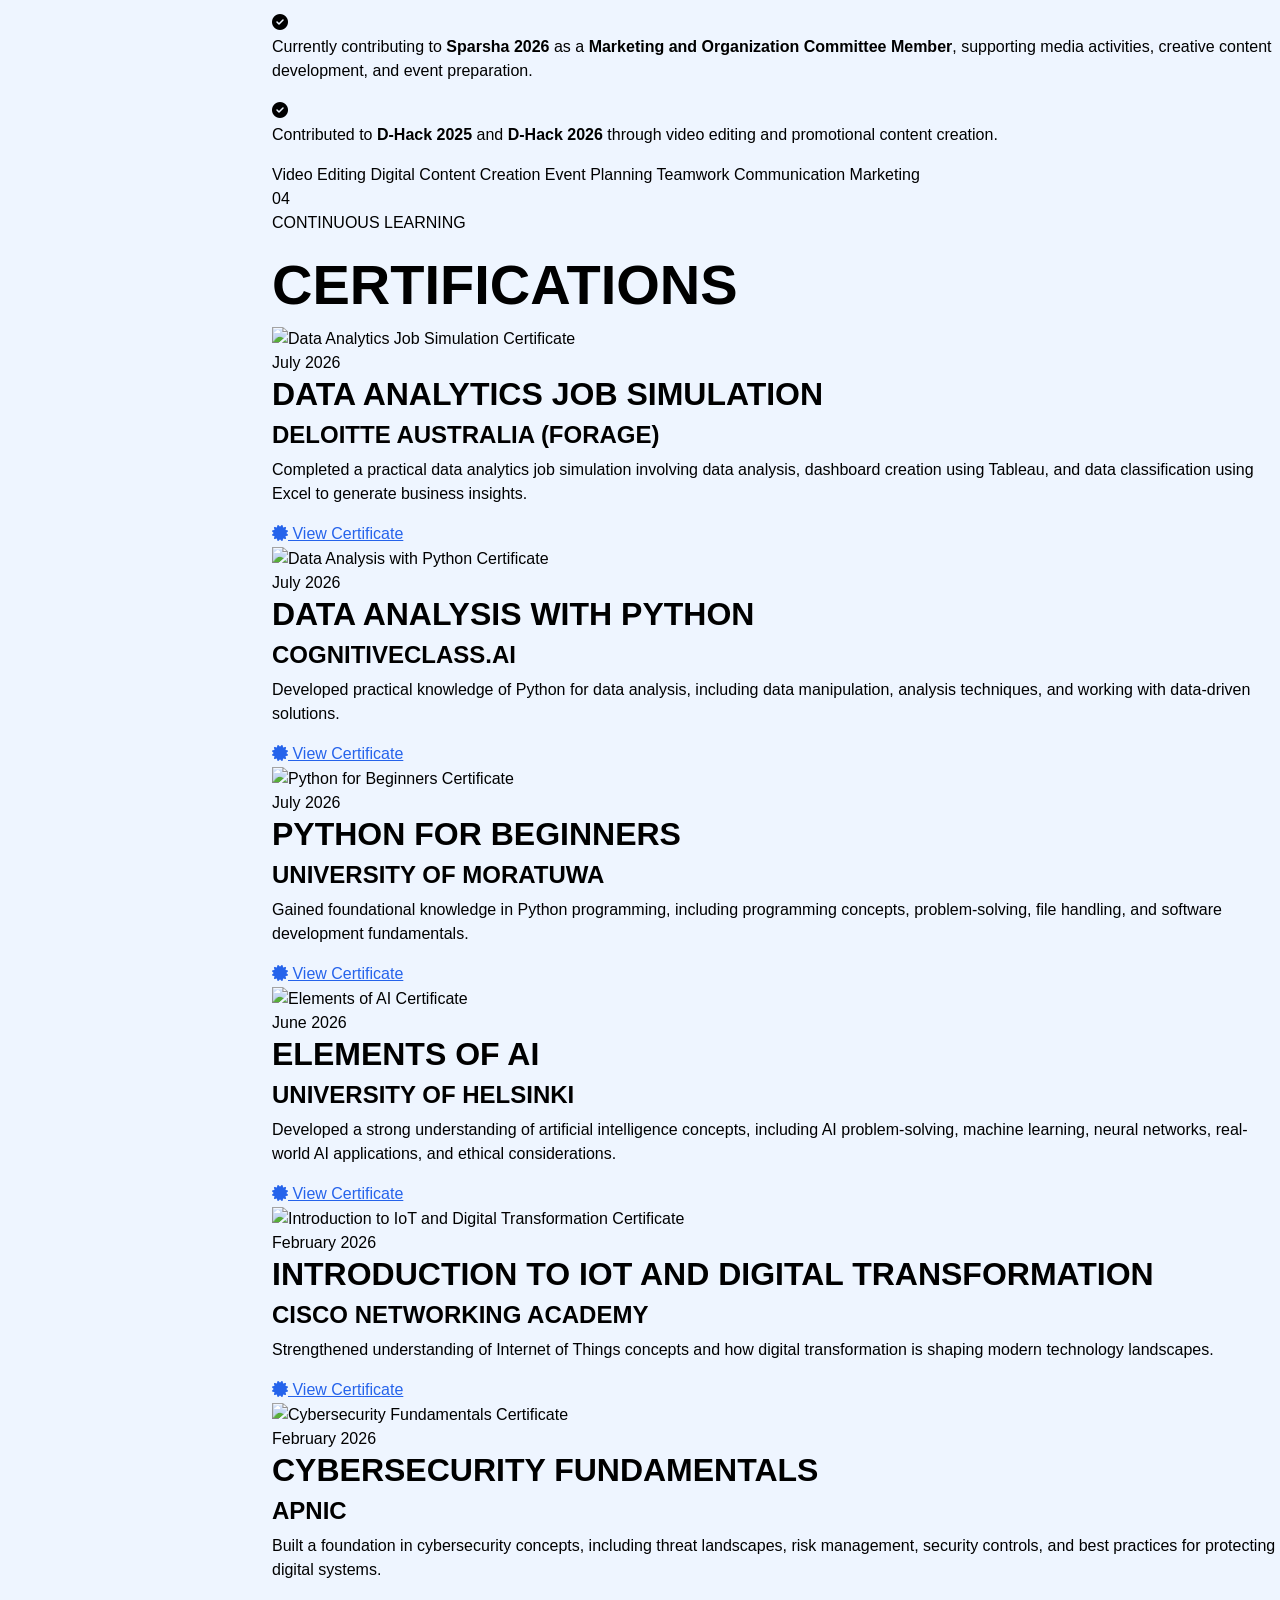
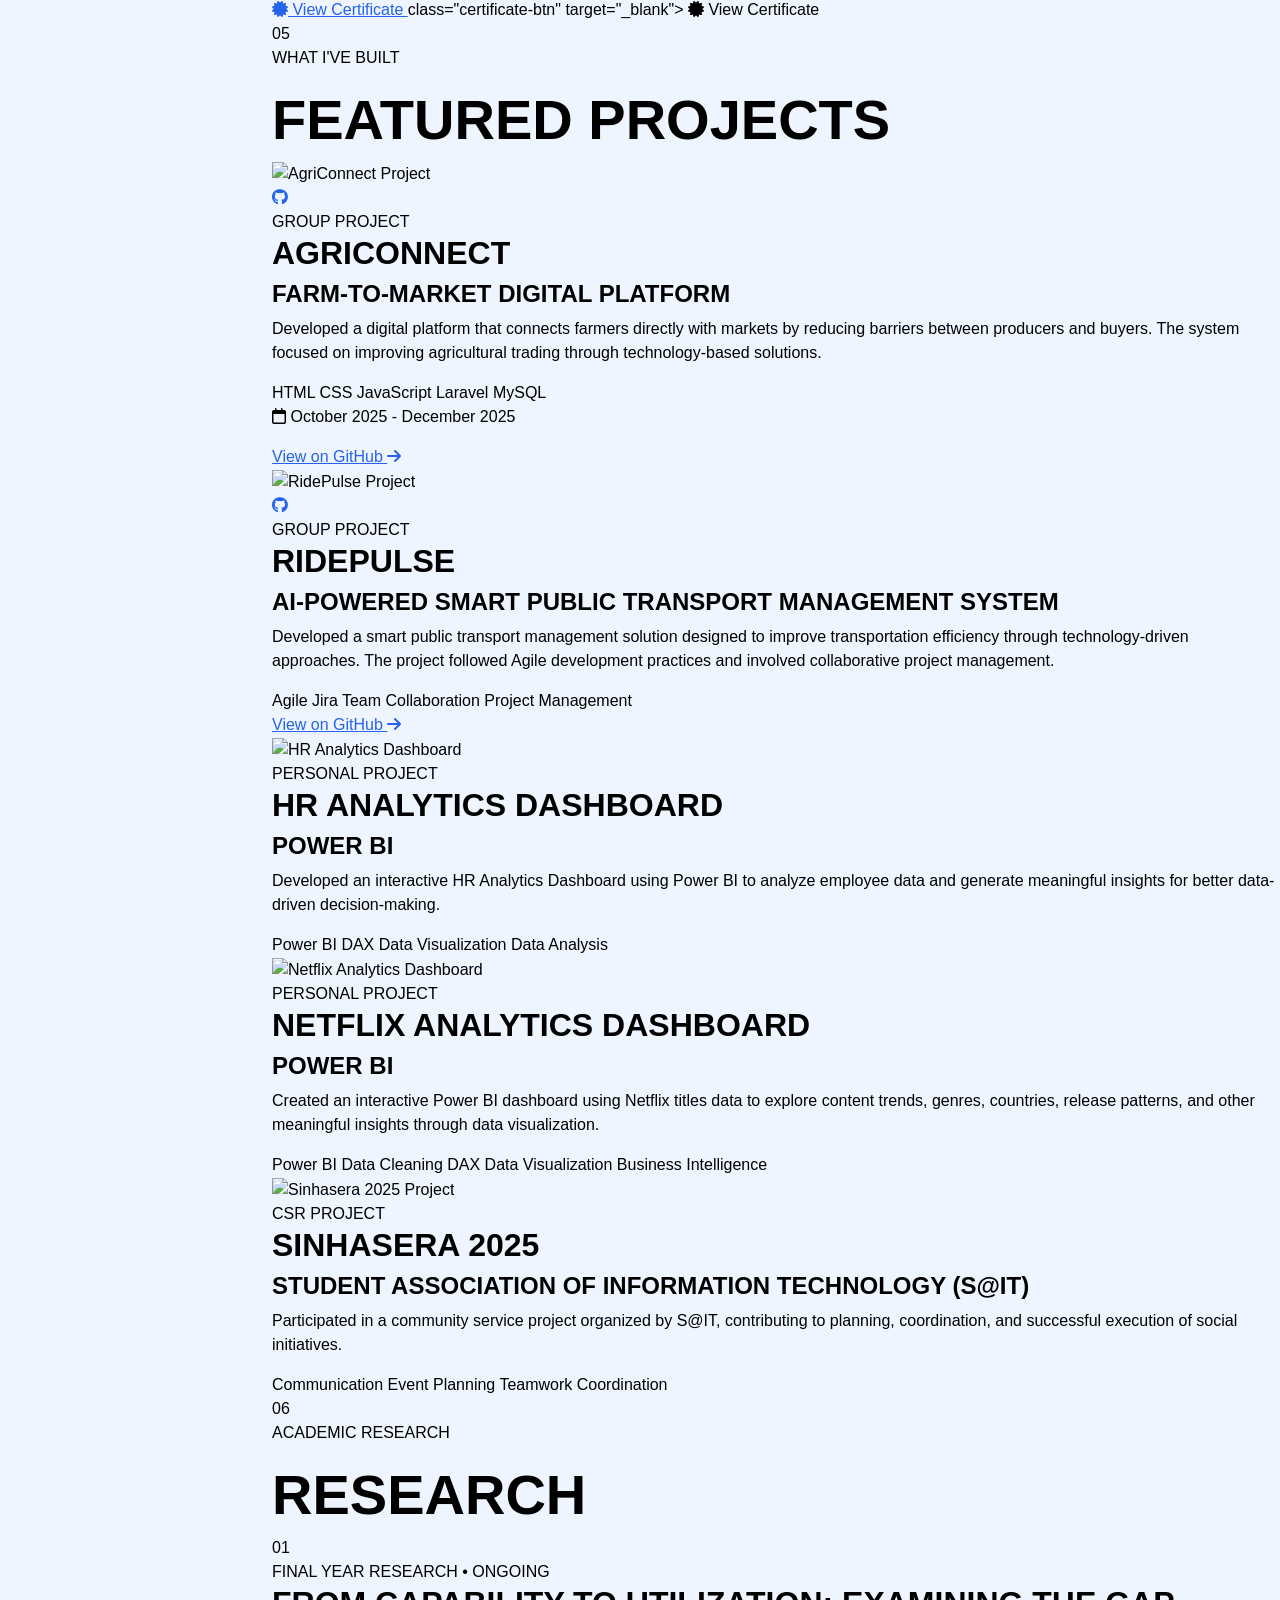
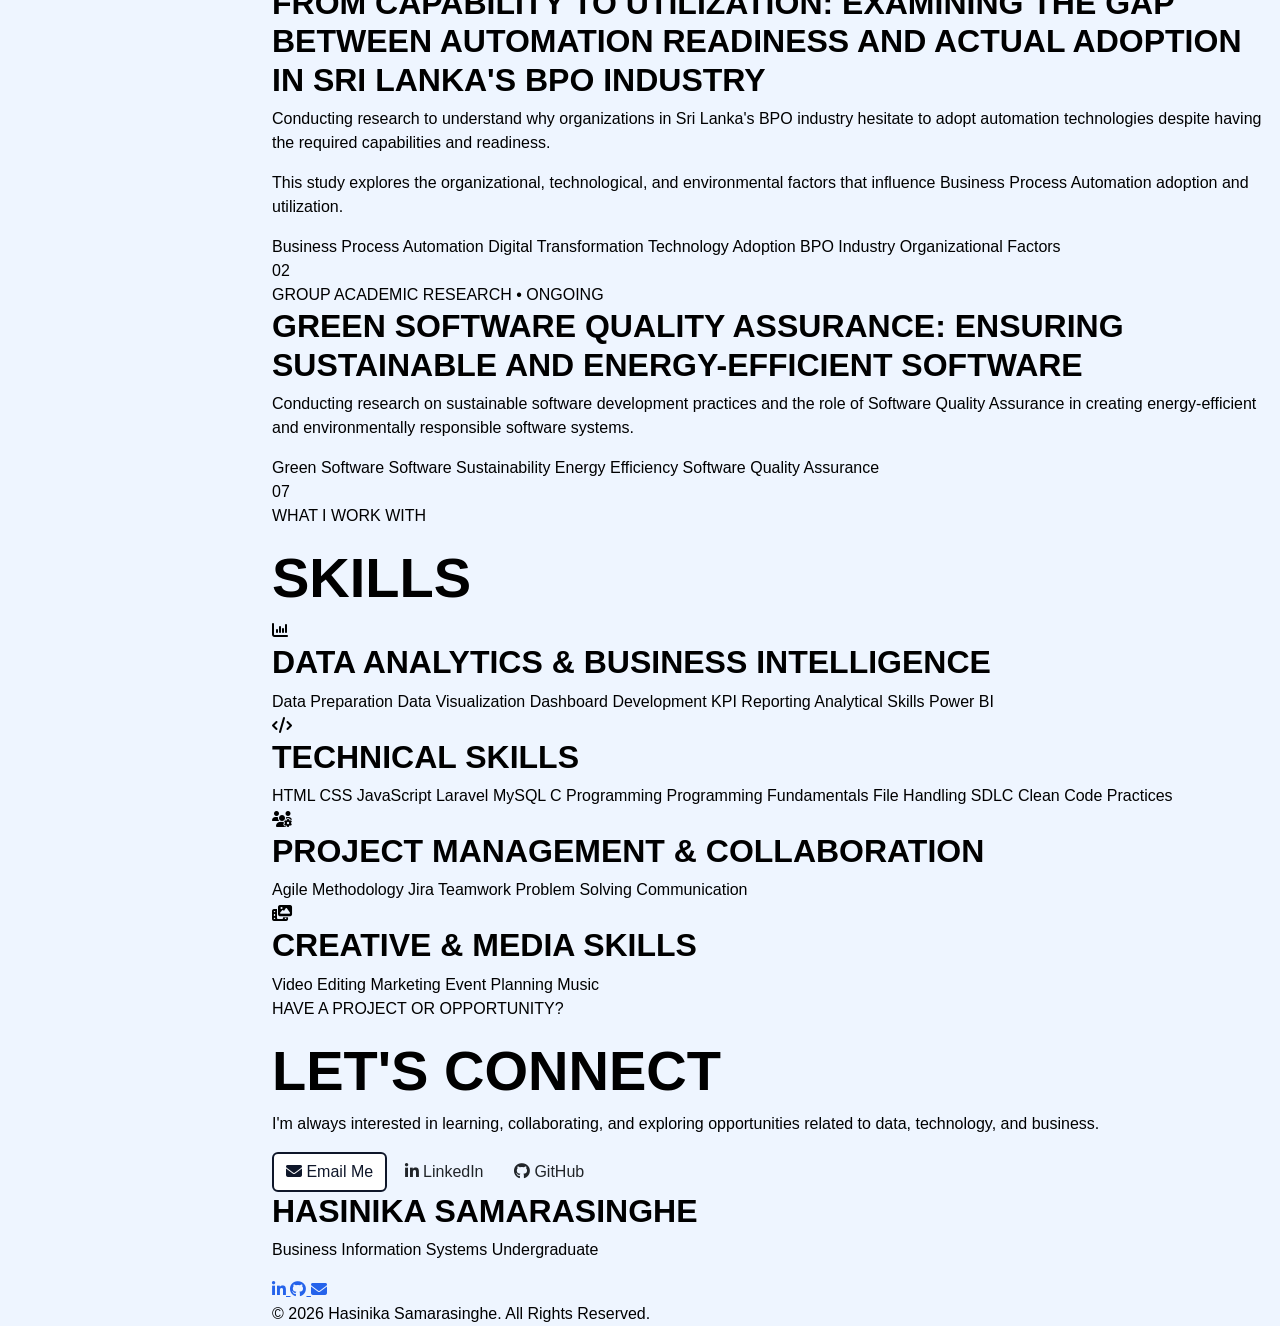
==== commit 72721a17: "Correct anchor tag in index.html Fixed HTML anchor tag syntax for the certificate link." ====
--- a/index.html
+++ b/index.html
@@ -766,12 +766,19 @@
                     digital systems.
                 </p>
 
-                <a href="assets/img/Cybersecurity Fundamentals.jpg"
+               <a href= <a href="assets/Cybersecurity Fundamentals.jpg"
                    class="certificate-btn"
                    target="_blank">
                     <i class="fas fa-certificate"></i>
                     View Certificate
                 </a>
+
+                   class="certificate-btn"
+                   target="_blank">
+                    <i class="fas fa-certificate"></i>
+                    View Certificate
+                </a>
+
 
             </div>
 
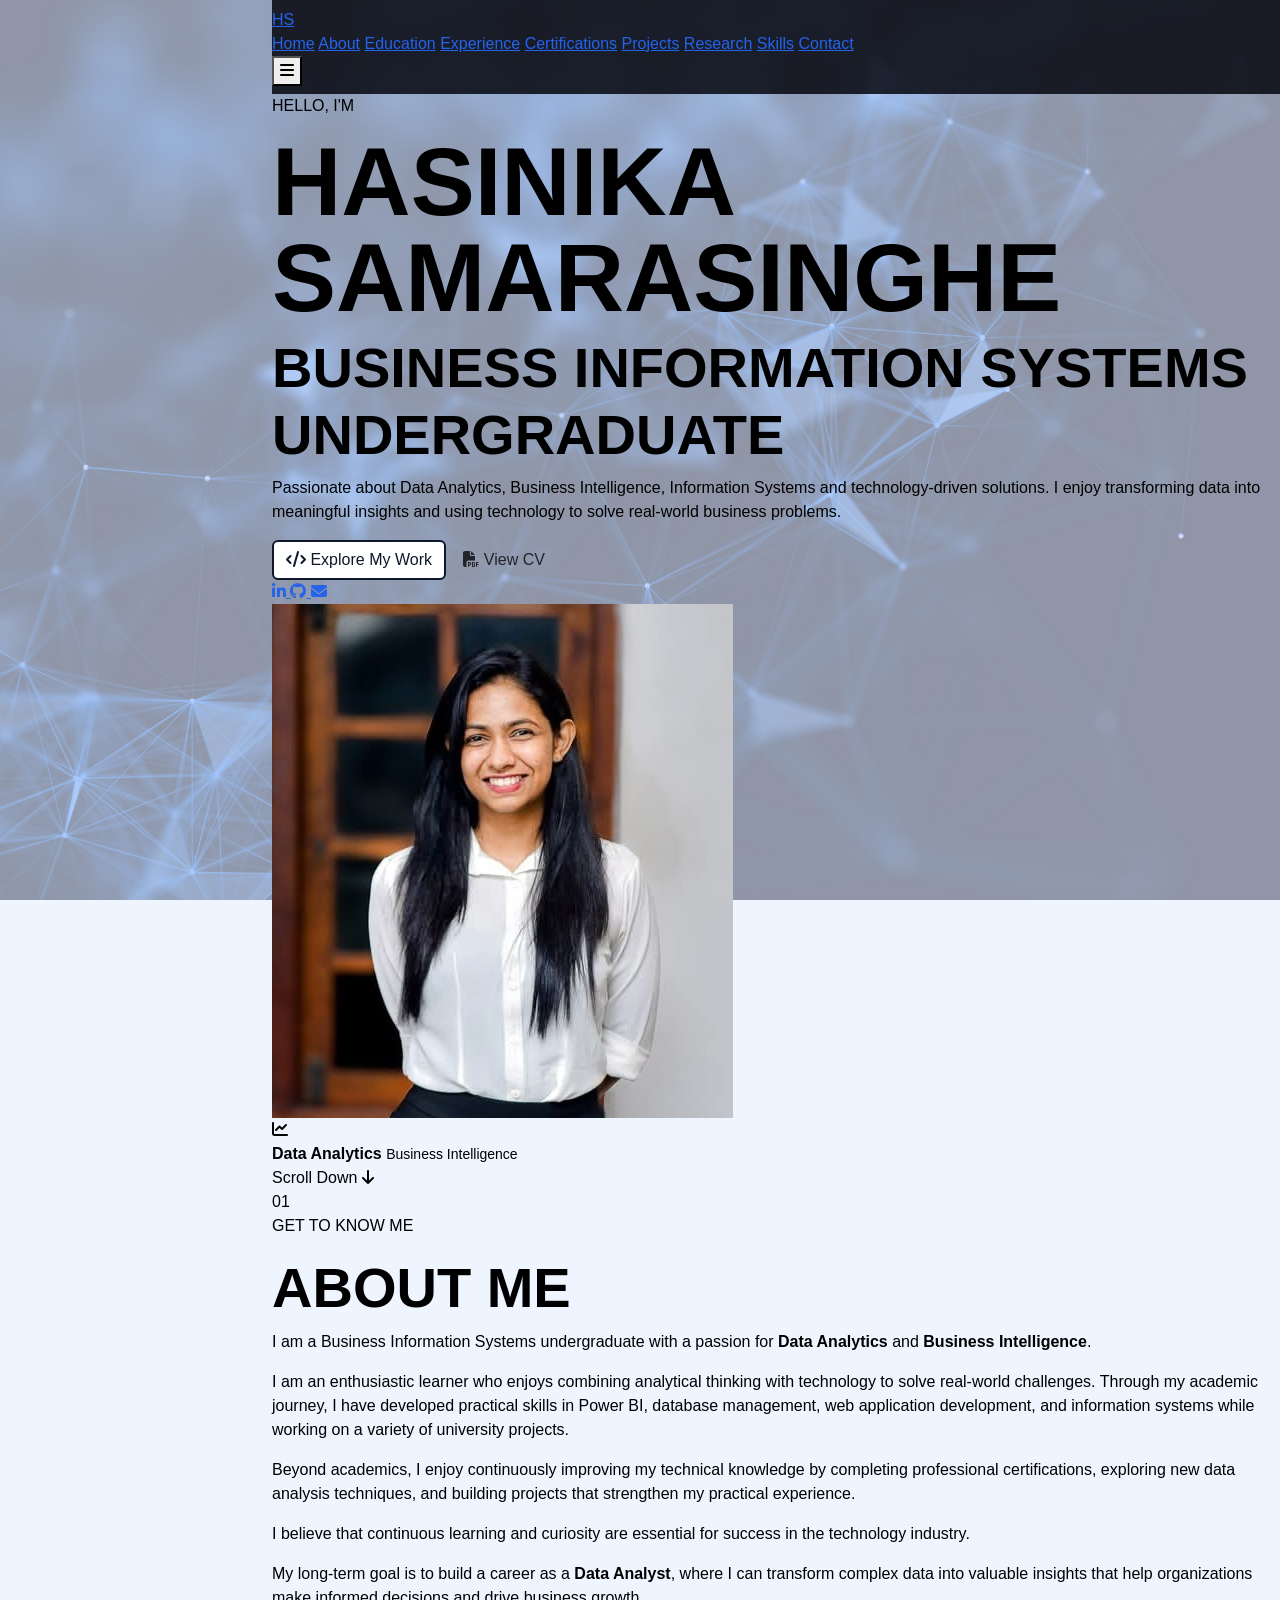
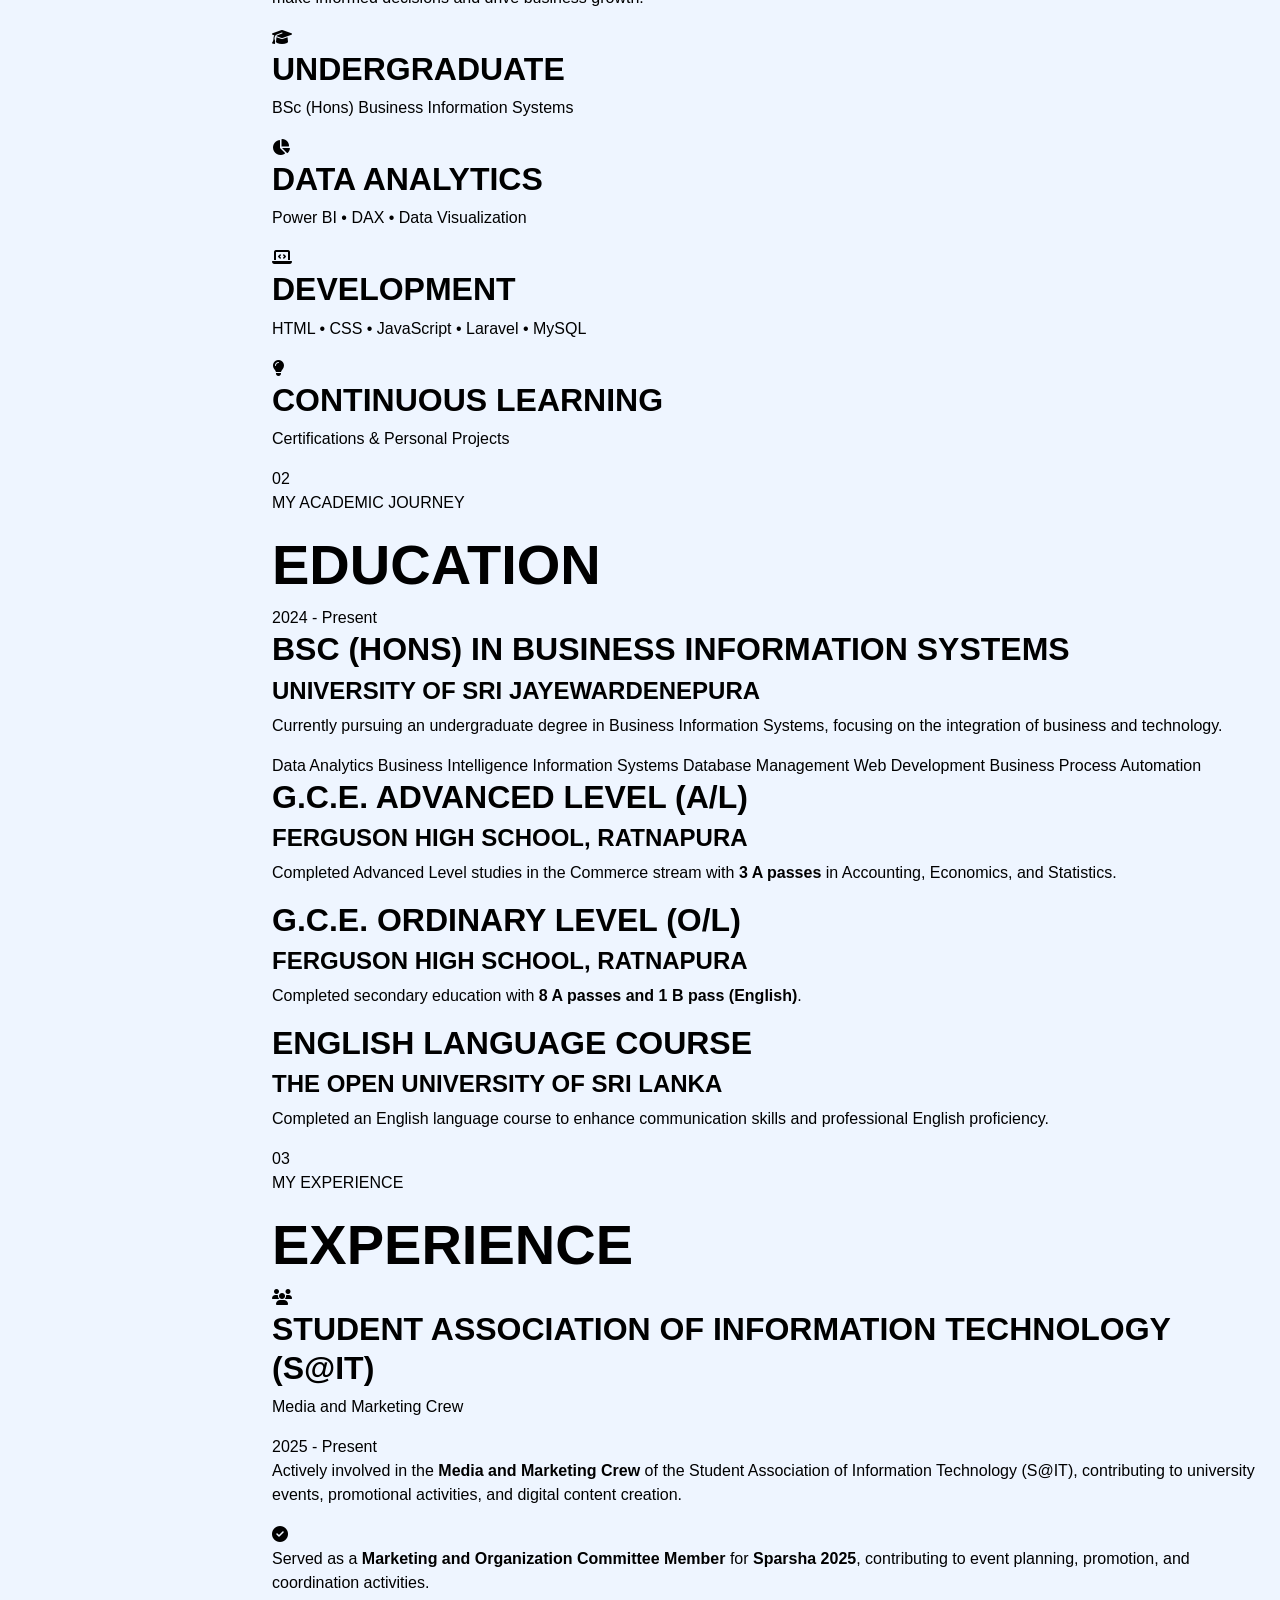
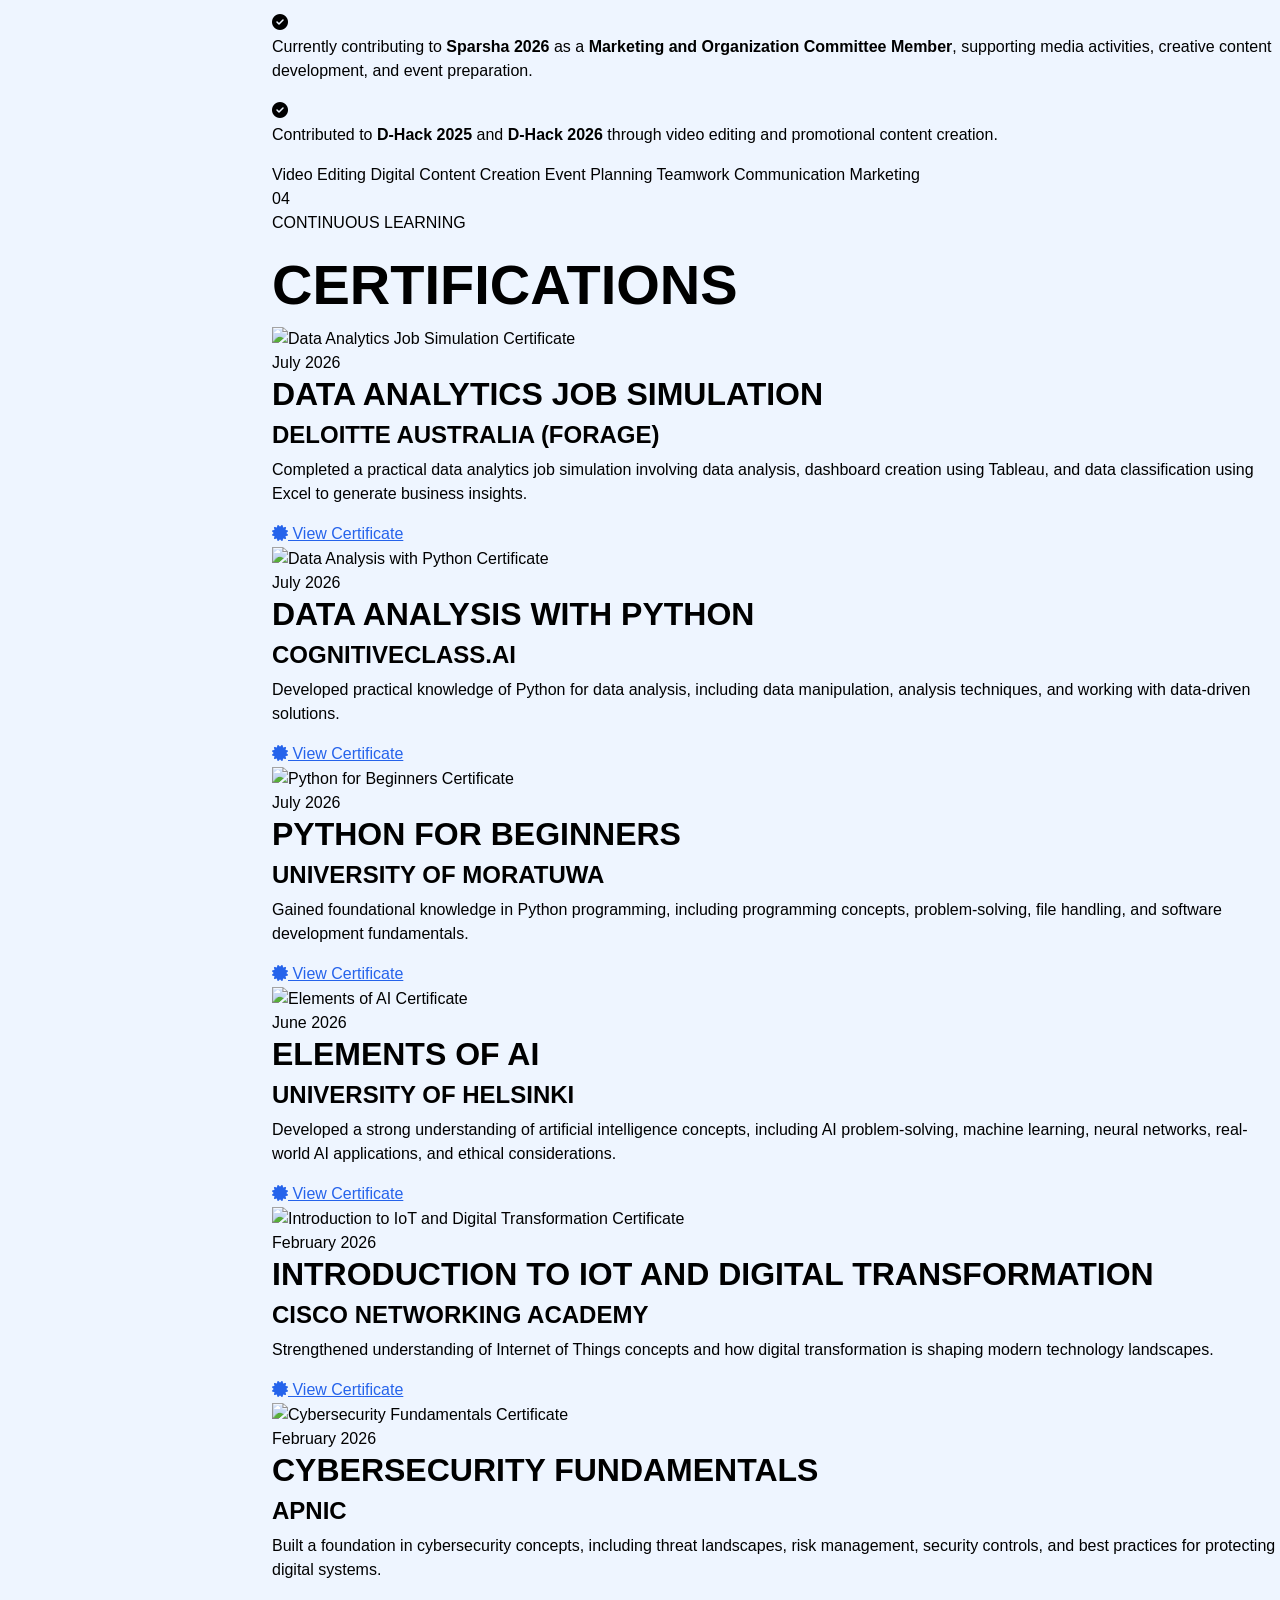
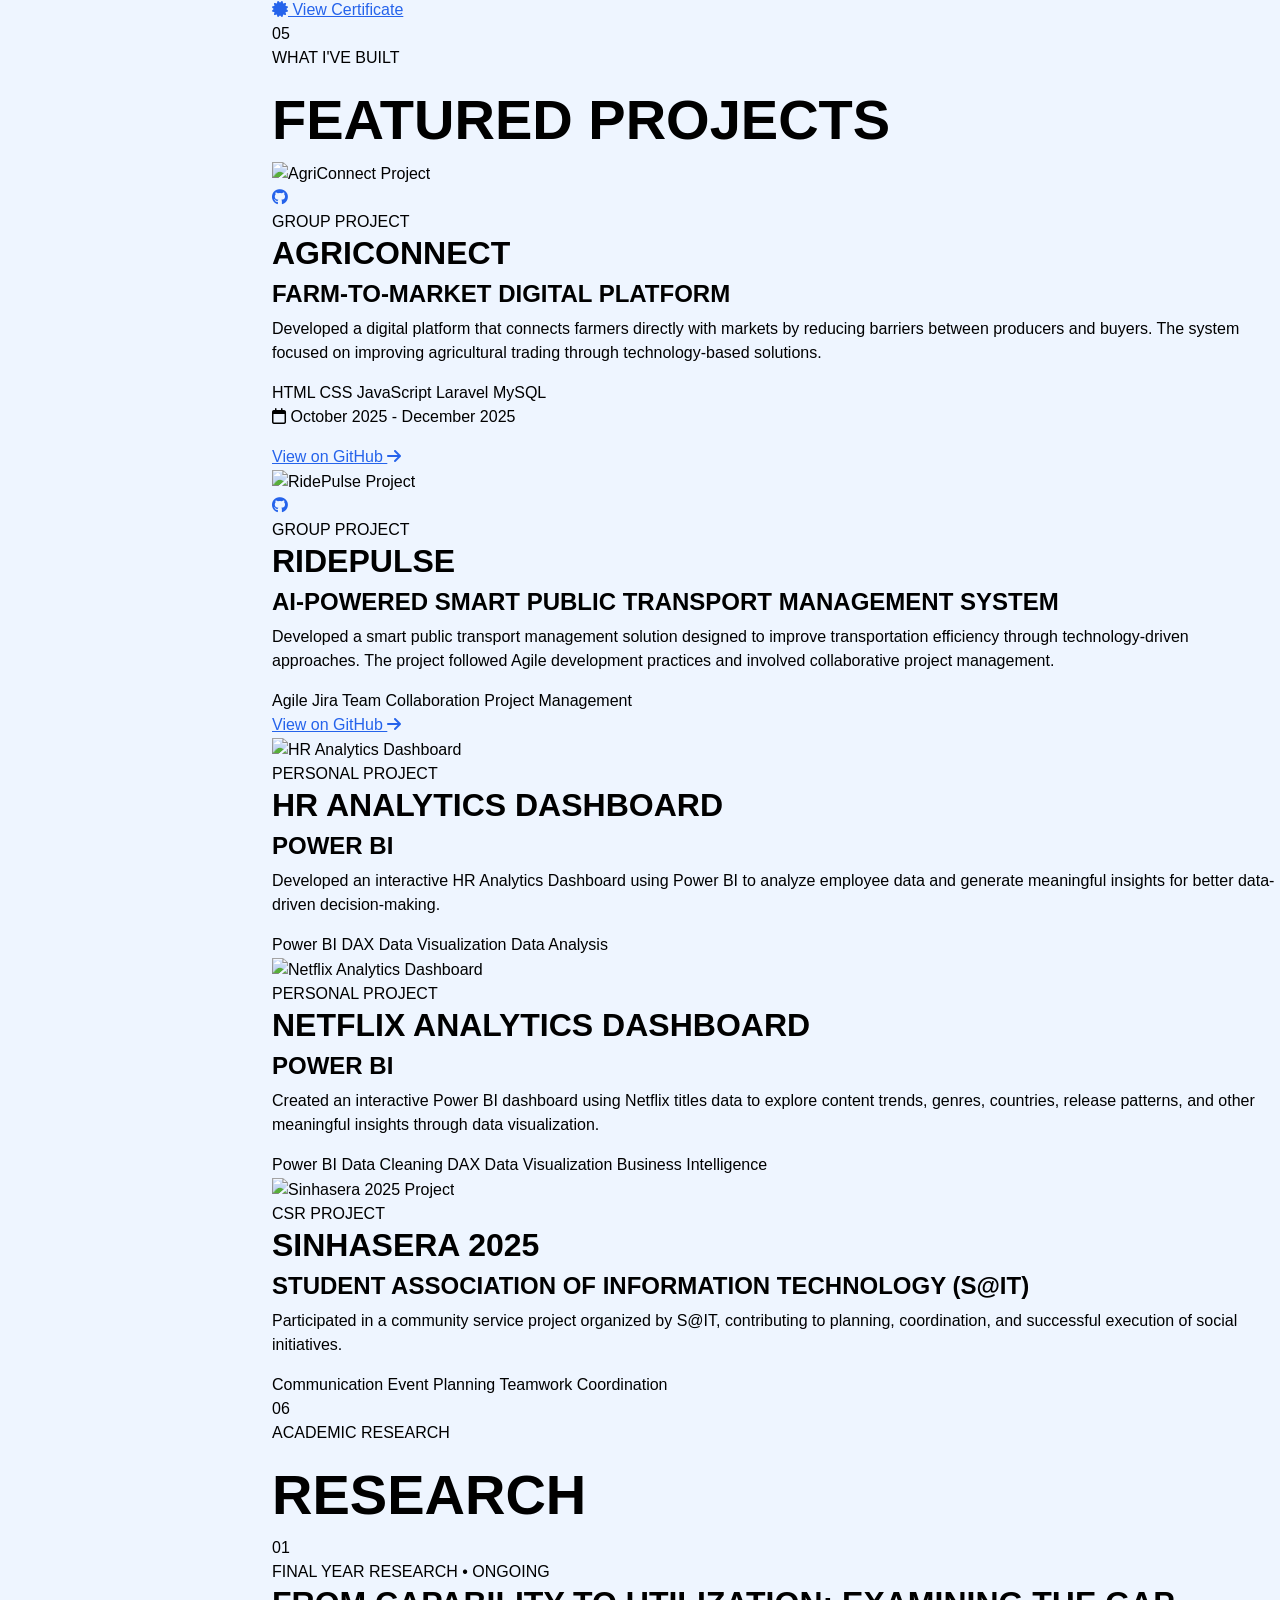
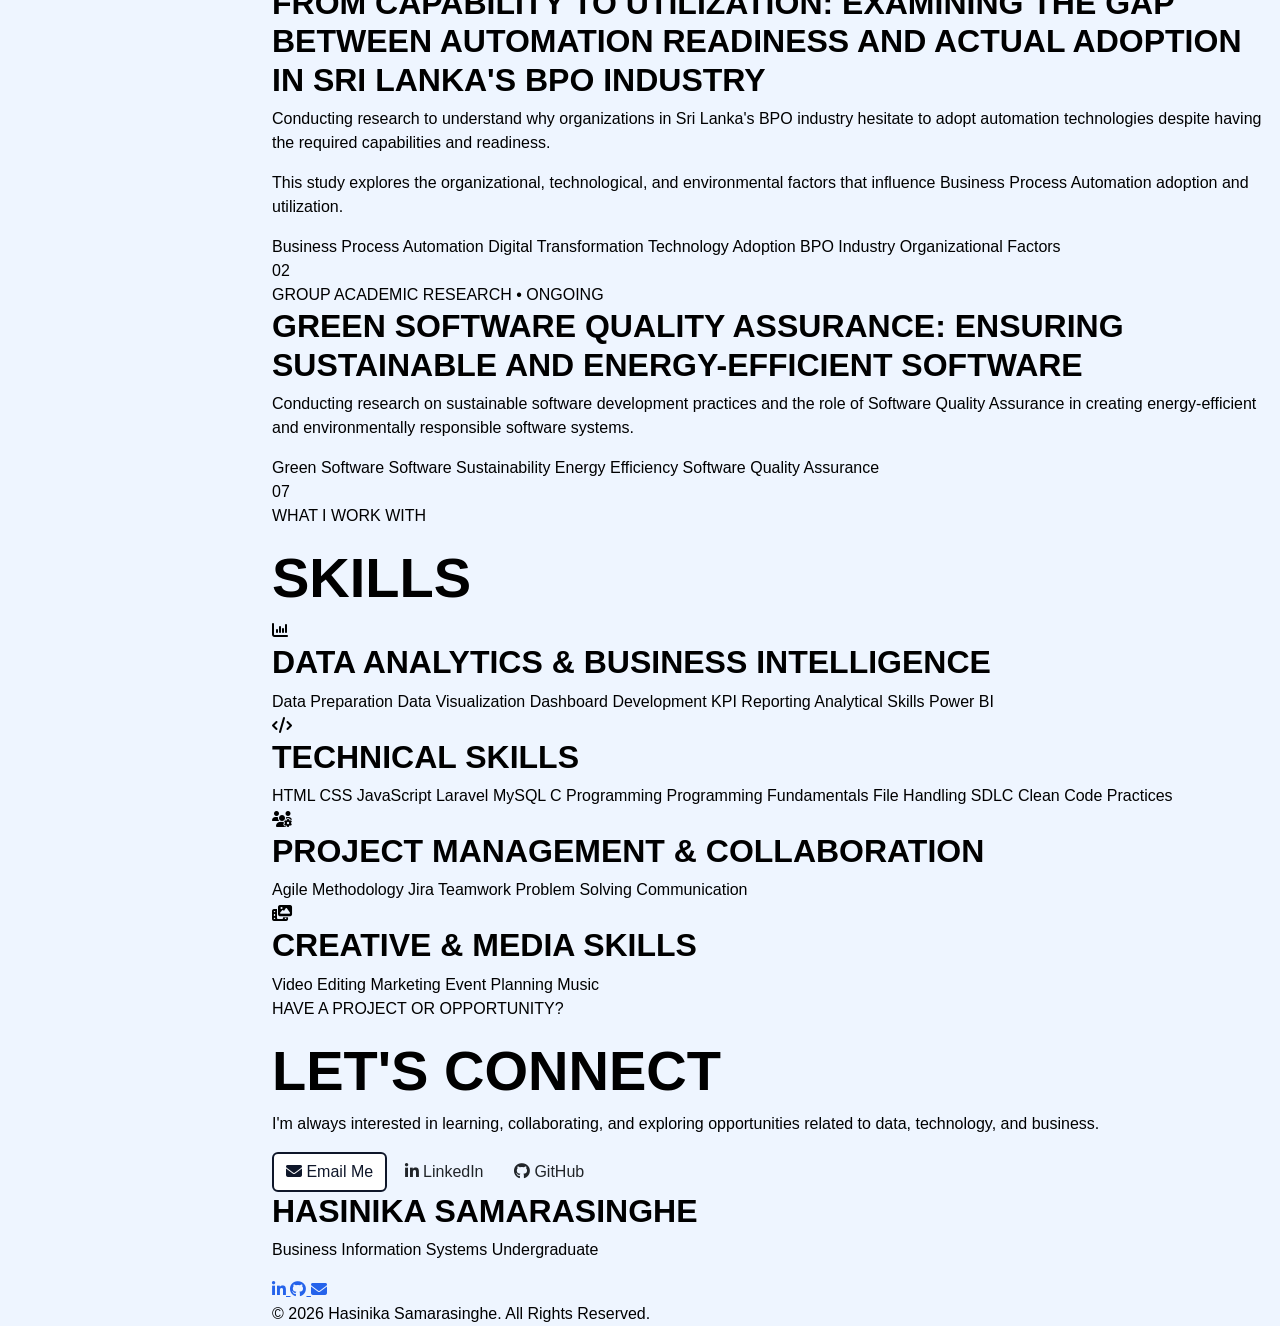
==== commit 62c5b0e2: "Remove duplicate certificate button from index.html Removed duplicate certificate button markup." ====
--- a/index.html
+++ b/index.html
@@ -773,11 +773,6 @@
                     View Certificate
                 </a>
 
-                   class="certificate-btn"
-                   target="_blank">
-                    <i class="fas fa-certificate"></i>
-                    View Certificate
-                </a>
 
 
             </div>
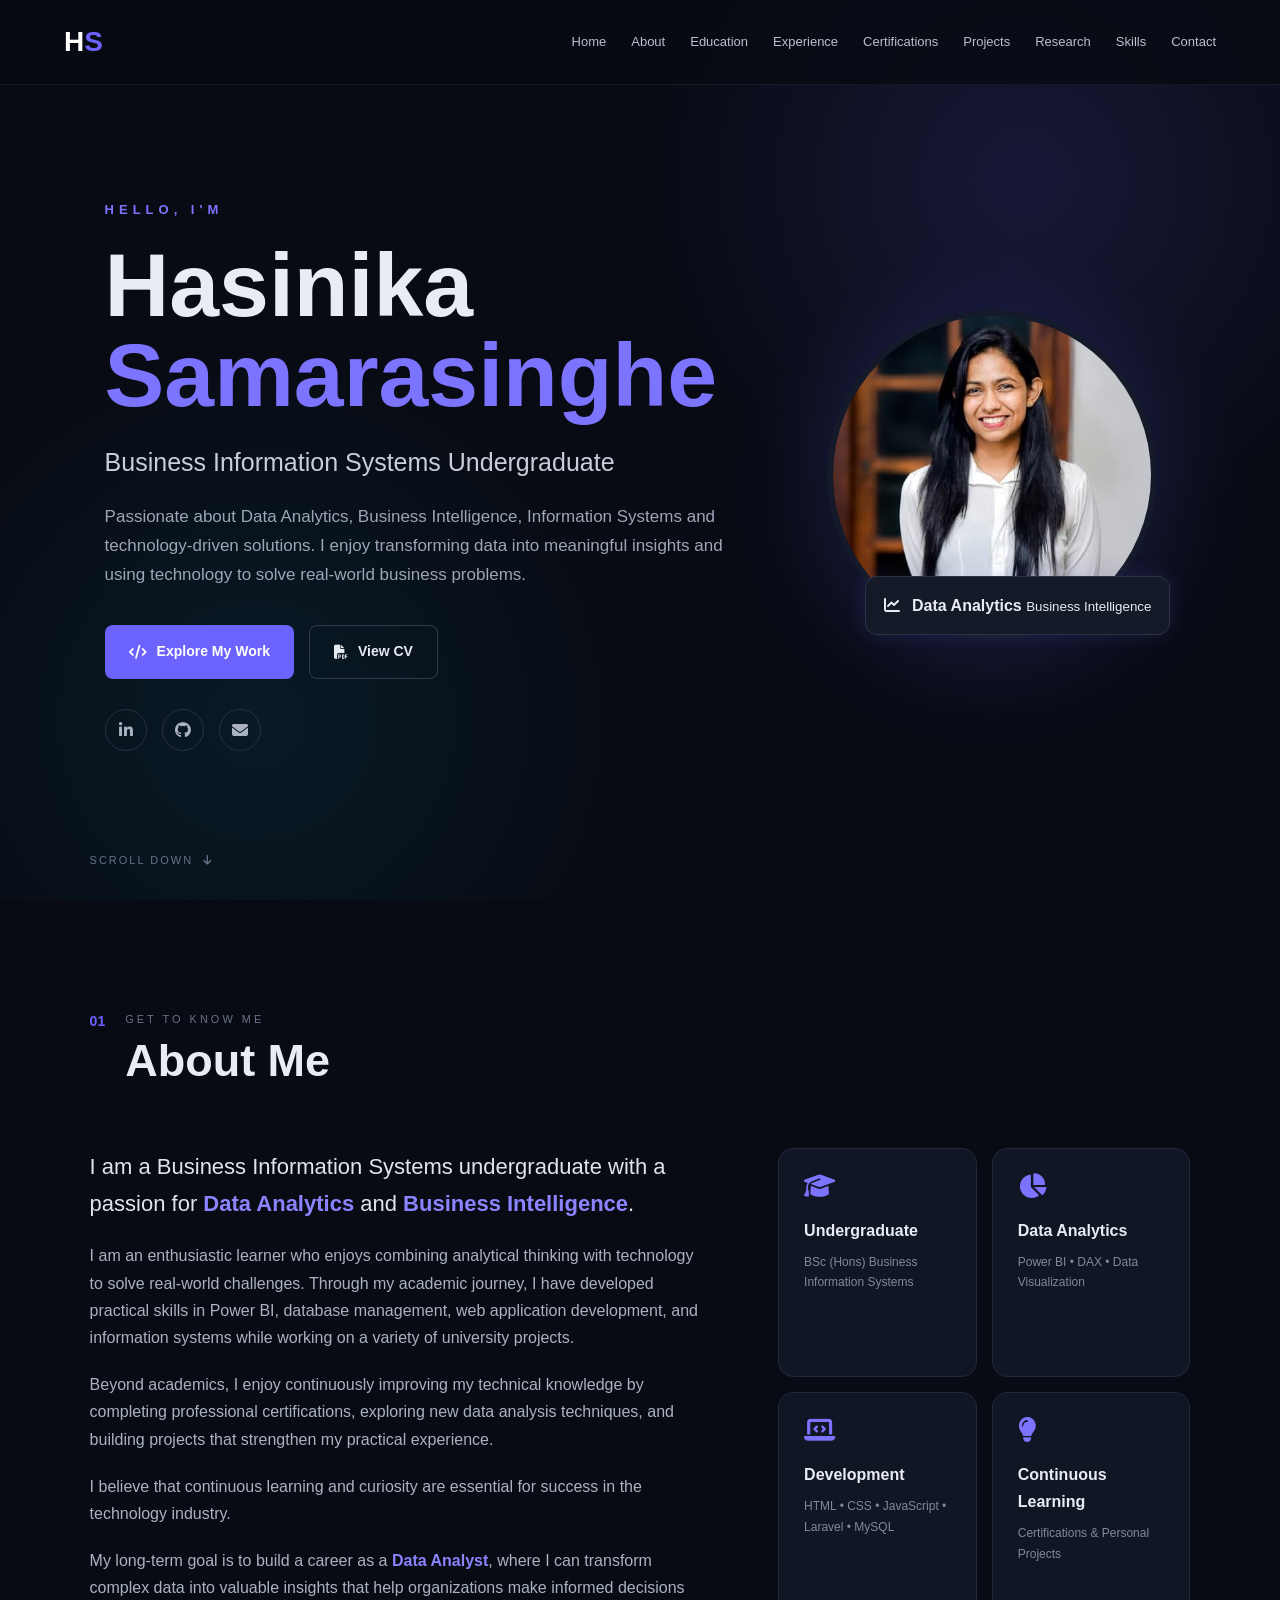
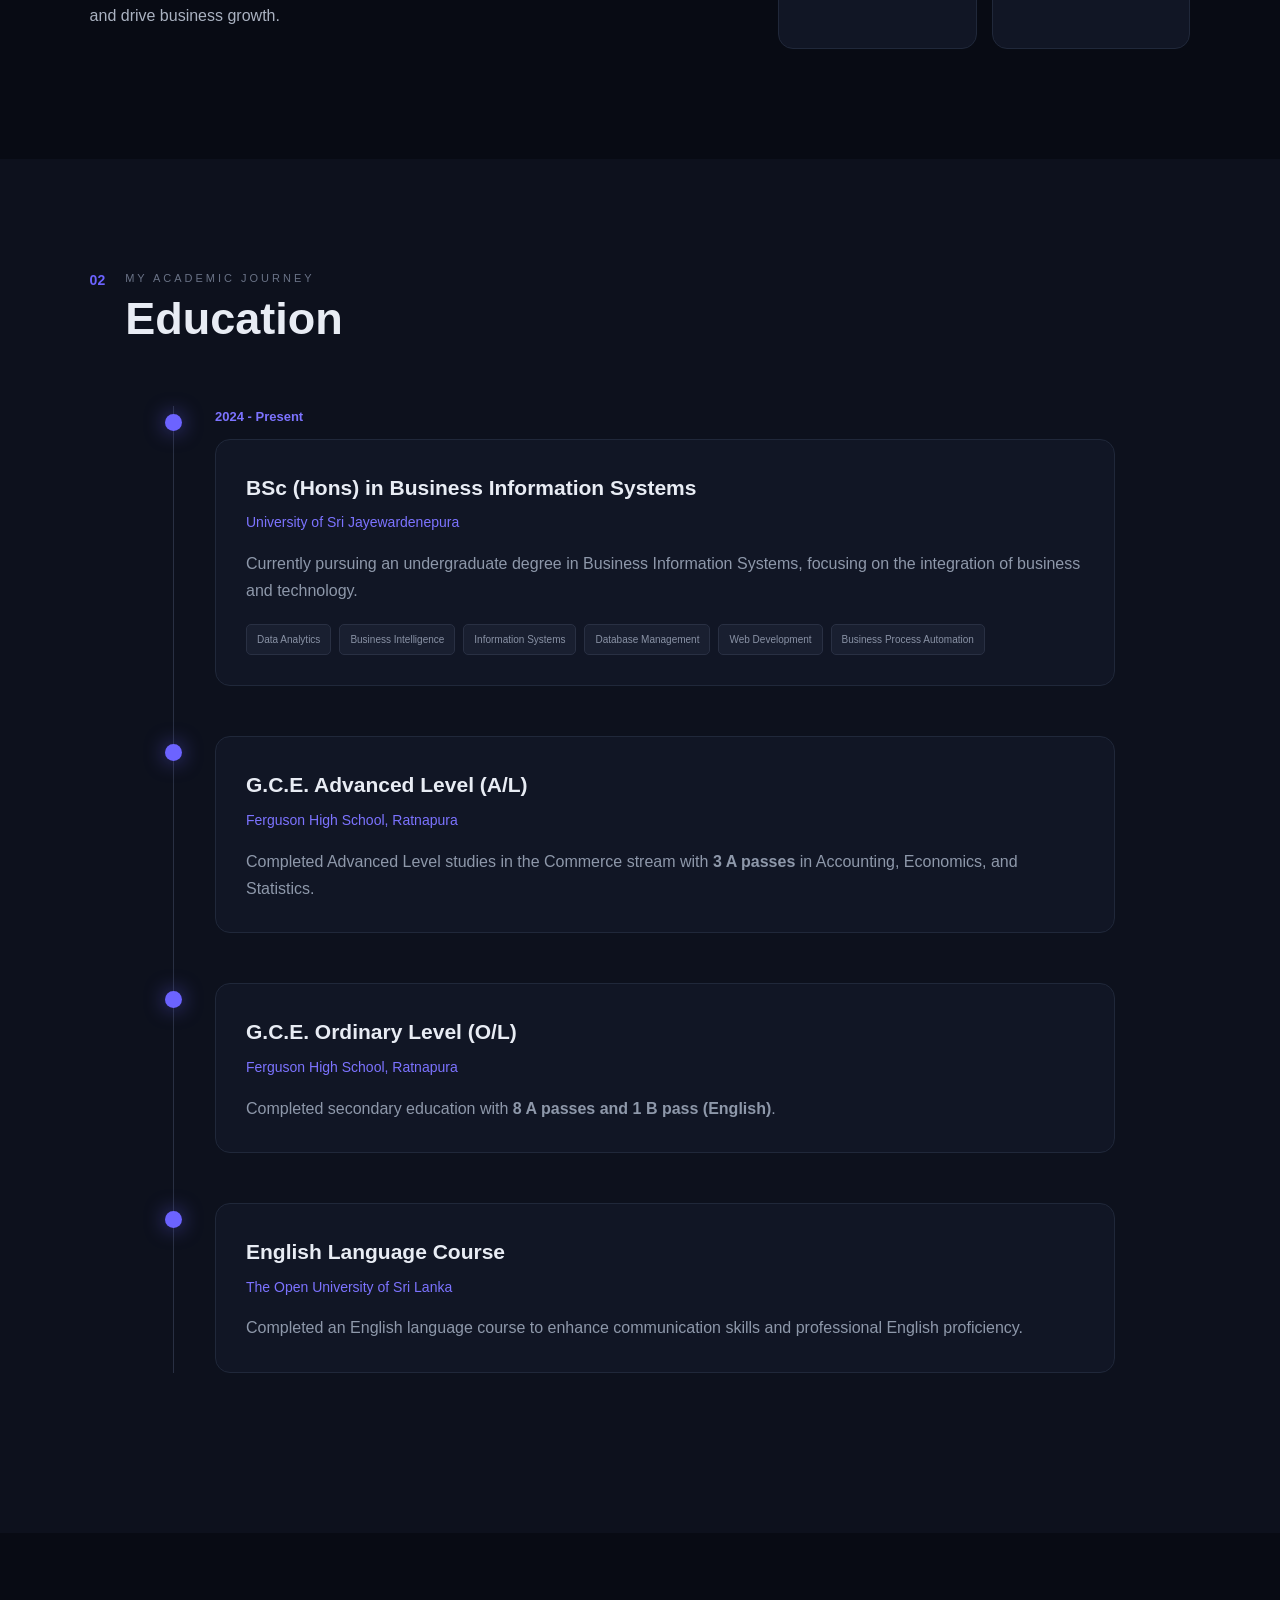
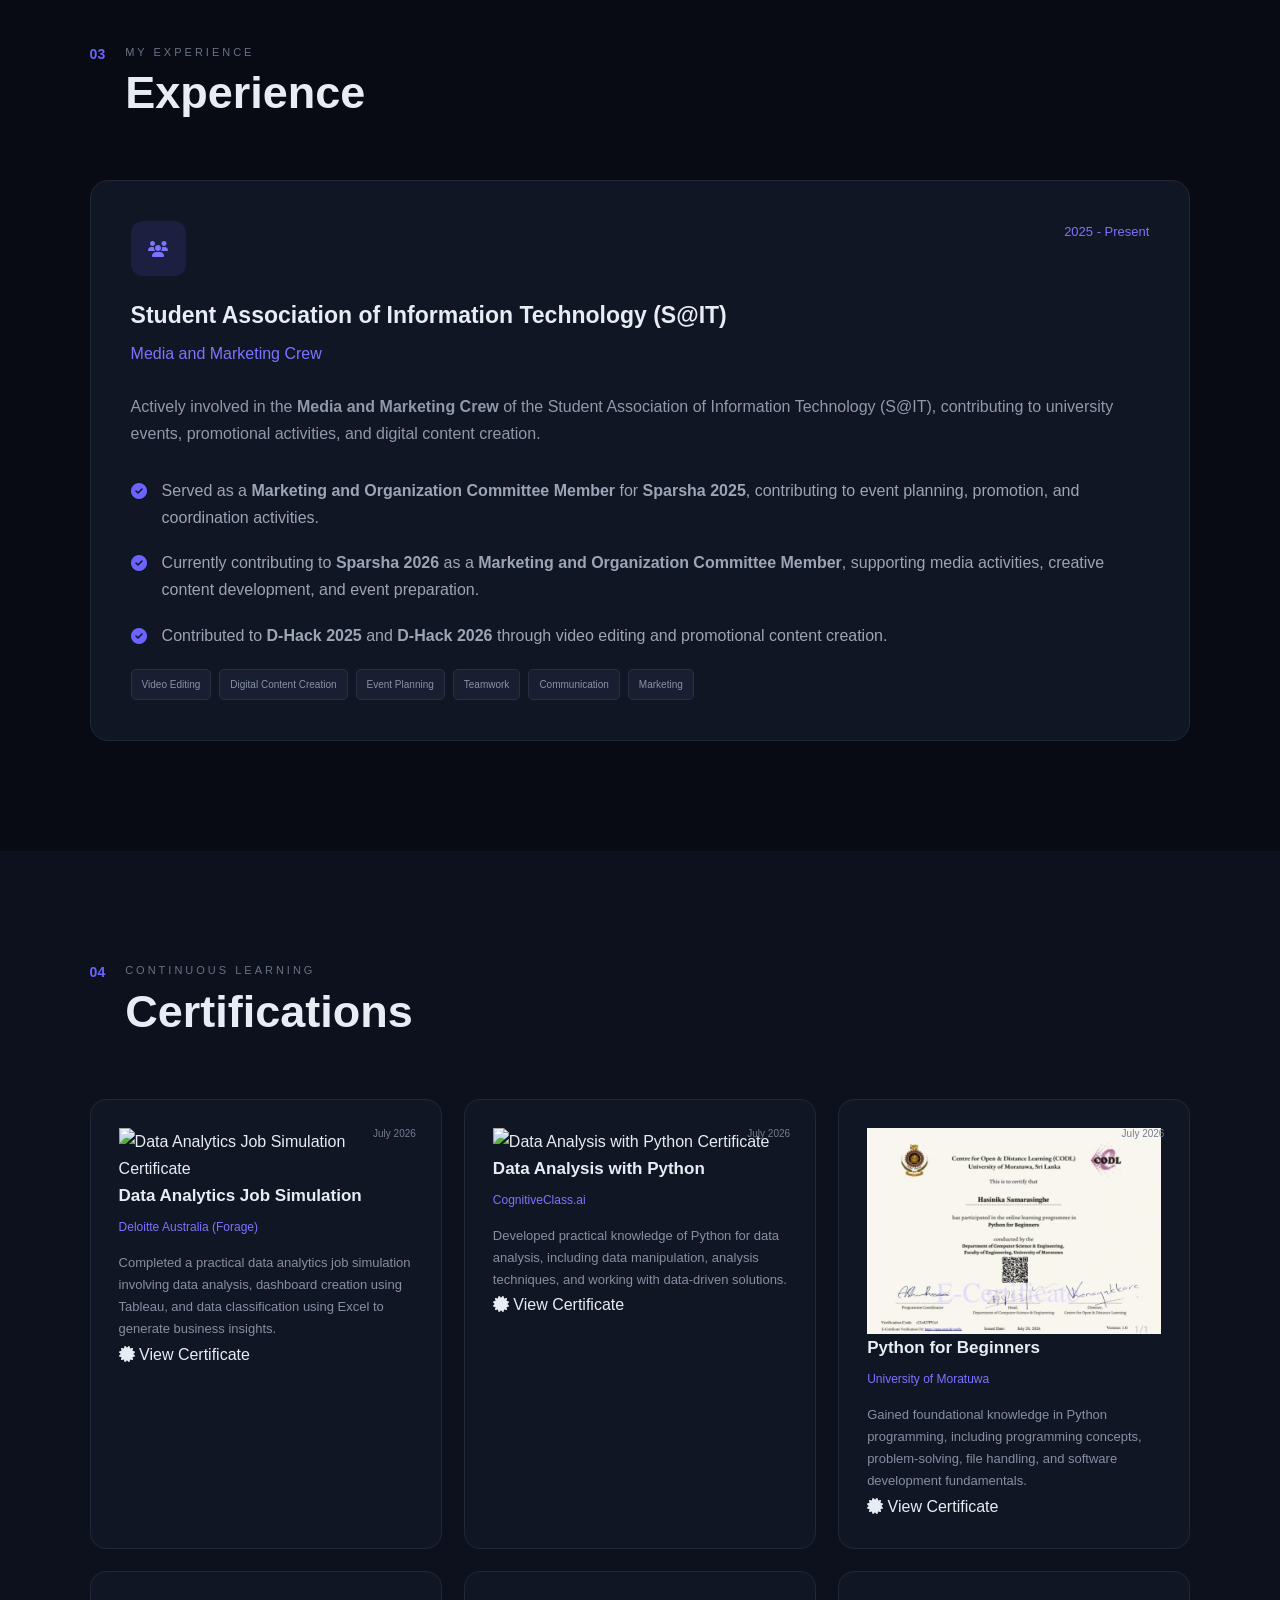
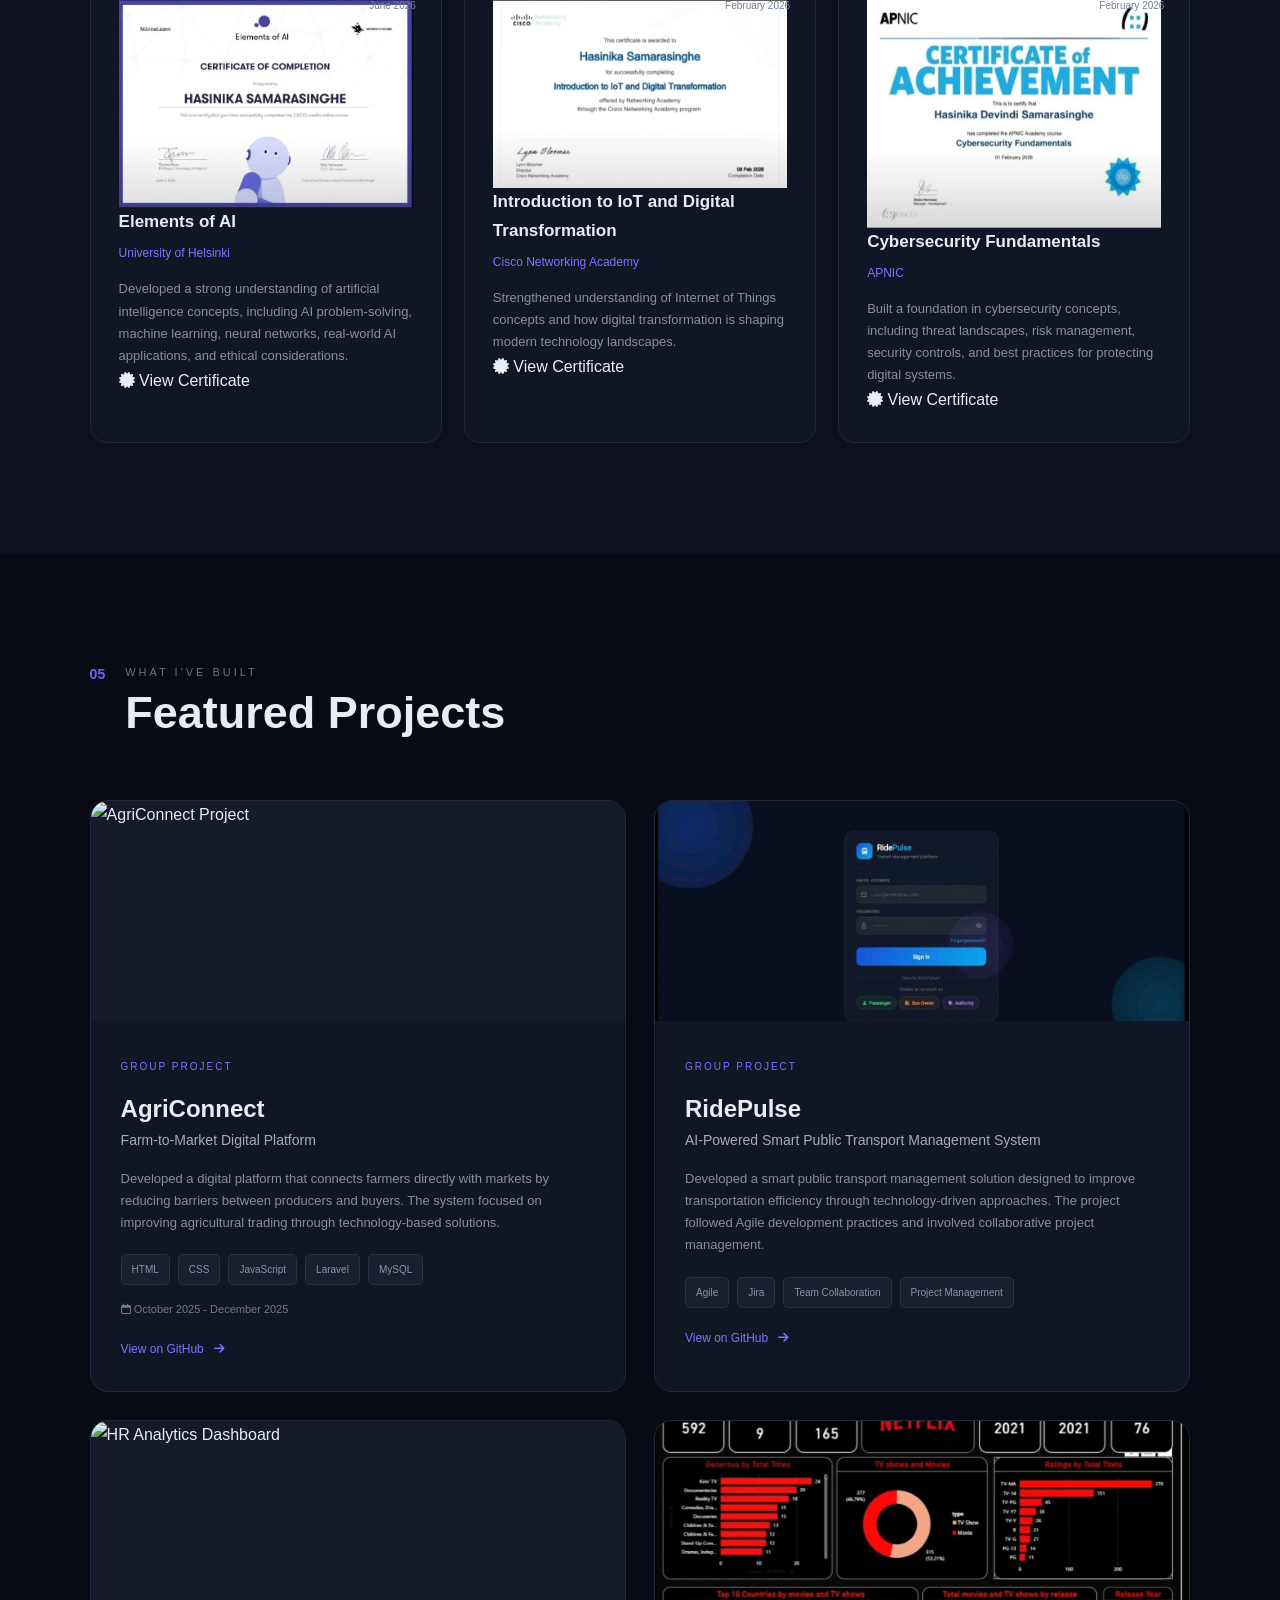
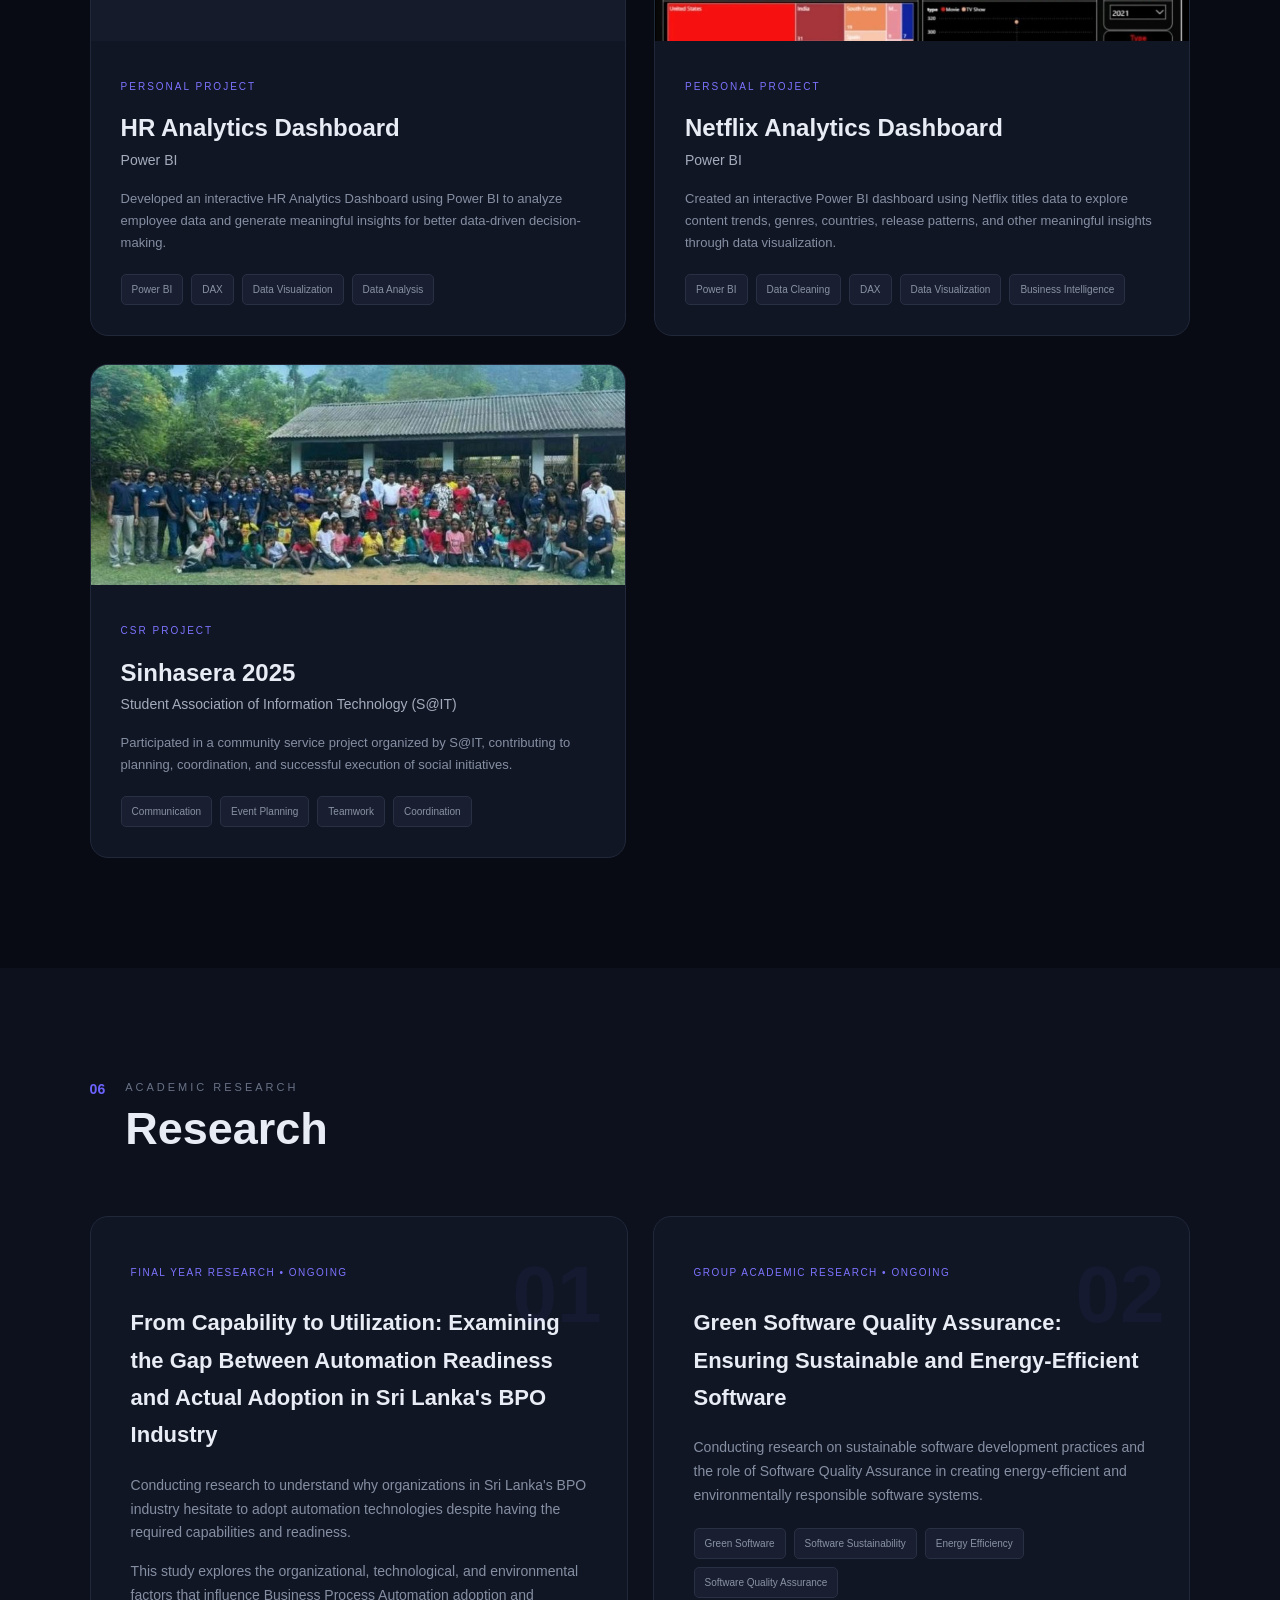
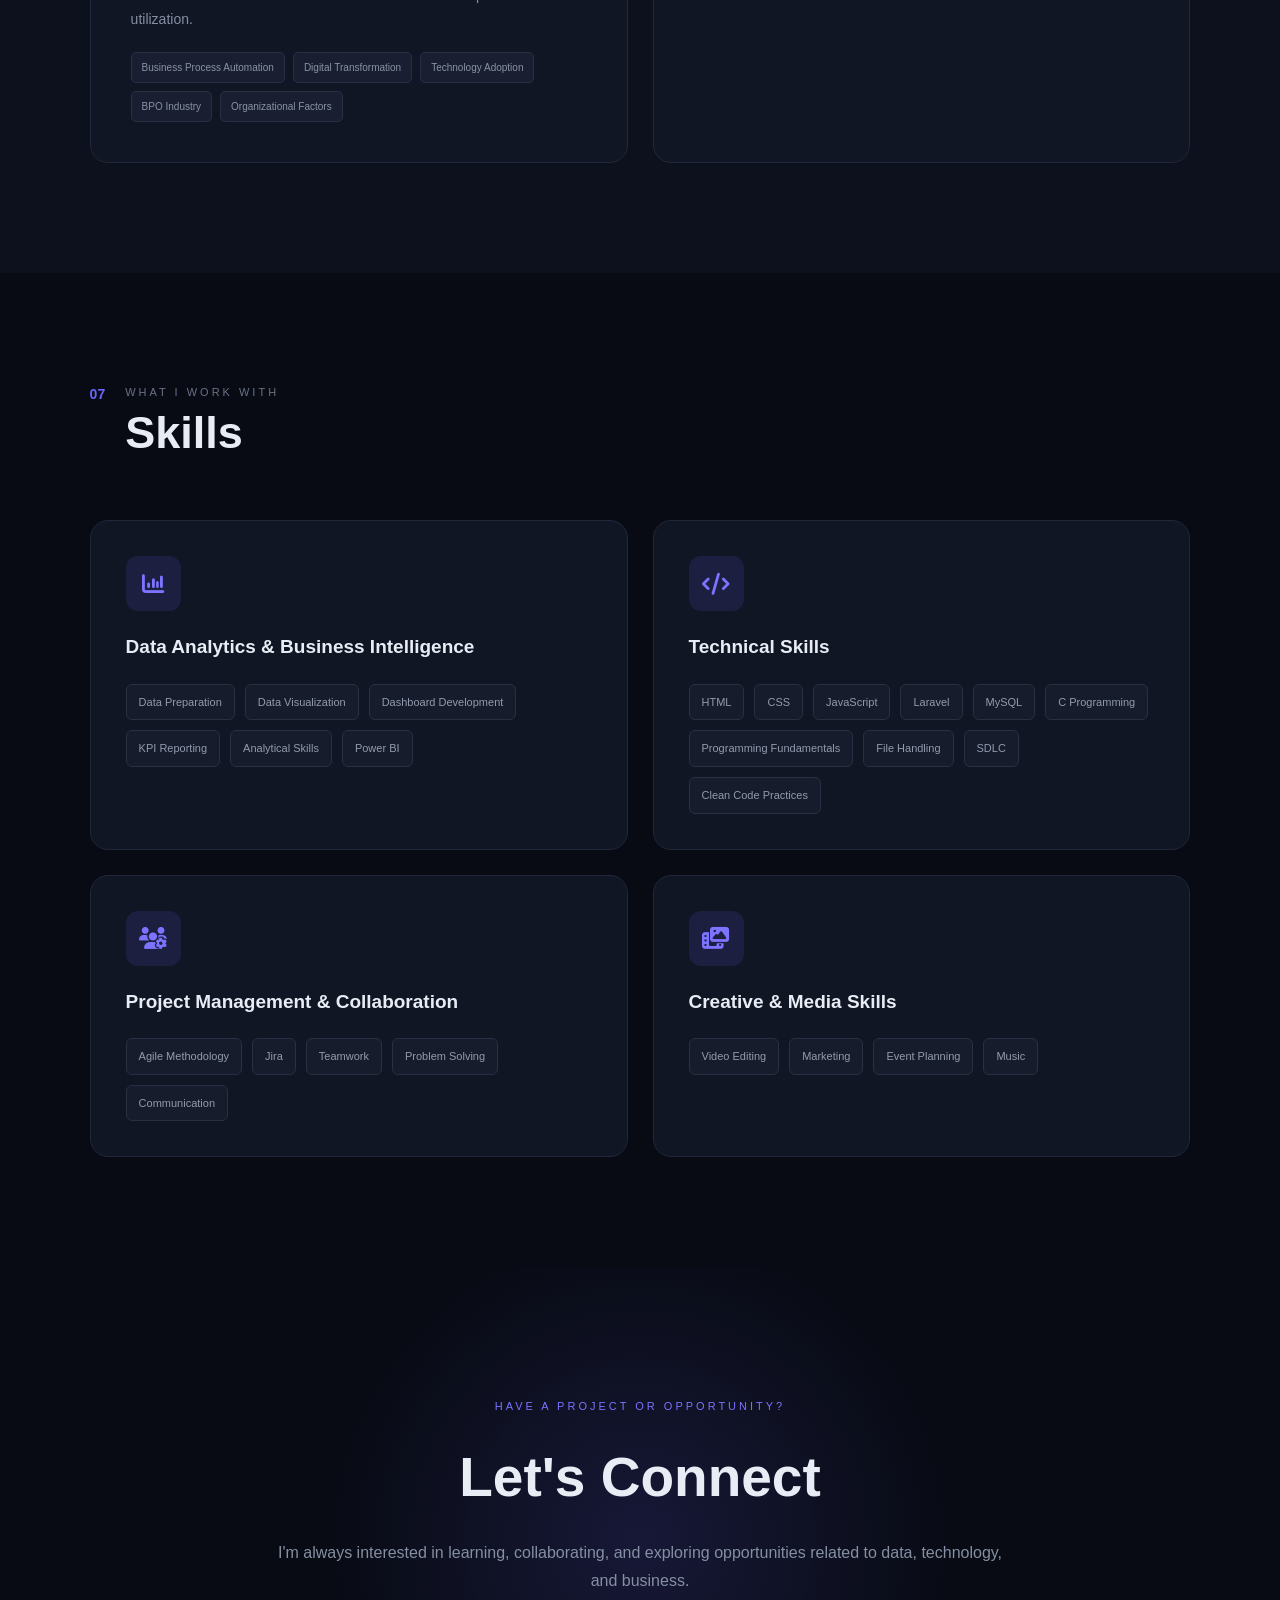
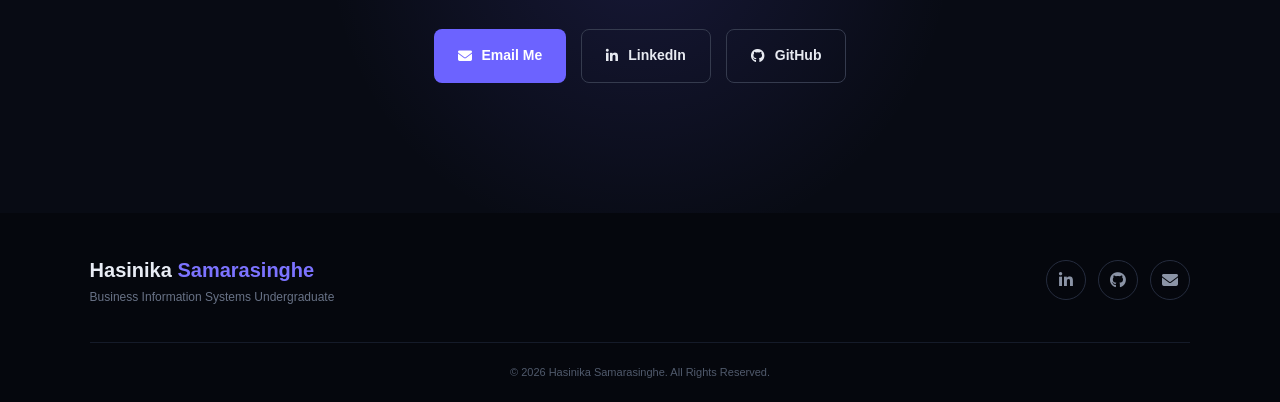
==== commit 4cb3a10c: "Update portfolio with new design and content" ====
--- a/index.html
+++ b/index.html
@@ -596,7 +596,7 @@
             <div class="cert-card">
 
                 <div class="cert-image">
-                    <img src="assets/Data Analytics job Simulation.png"
+                    <img src="assets/Data Analytics Job Simulation.png"
                          alt="Data Analytics Job Simulation Certificate">
                 </div>
 
@@ -613,7 +613,7 @@
                     generate business insights.
                 </p>
 
-                <a href="assets/Data Analytics job Simulation.png"
+                <a href="assets/Data Analytics Job Simulation.png"
                    class="certificate-btn"
                    target="_blank">
                     <i class="fas fa-certificate"></i>
@@ -627,7 +627,7 @@
             <div class="cert-card">
 
                 <div class="cert-image">
-                    <img src="assets/Data Analysis with python.jpg"
+                    <img src="assets/Data Analysis with Python.jpg"
                          alt="Data Analysis with Python Certificate">
                 </div>
 
@@ -766,15 +766,13 @@
                     digital systems.
                 </p>
 
-               <a href= <a href="assets/Cybersecurity Fundamentals.jpg"
+                <a href="assets/img/Cybersecurity Fundamentals.jpg"
                    class="certificate-btn"
                    target="_blank">
                     <i class="fas fa-certificate"></i>
                     View Certificate
                 </a>
 
-
-
             </div>
 
 
@@ -817,7 +815,7 @@
 
                 <div class="project-image">
 
-                    <img src="assets/Agriconnect.jpg"
+                    <img src="assets/AgriConnect.jpg"
                          alt="AgriConnect Project">
 
                     <div class="project-overlay">
@@ -972,7 +970,7 @@
 
                 <div class="project-image">
 
-                    <img src="assets/HR analytics.jpg"
+                    <img src="assets/HR Analytics.jpg"
                          alt="HR Analytics Dashboard">
 
                 </div>
@@ -1483,9 +1481,9 @@
 
 
     <!-- JavaScript -->
-    <script src="js/scripts.js"></script>
+    <script src="js/script.js"></script>
 
 
 </body>
 
-</html>
+</html>
--- a/css/styles.css
+++ b/css/styles.css
@@ -0,0 +1,1120 @@
+/* =========================================
+   GLOBAL
+========================================= */
+
+* {
+    margin: 0;
+    padding: 0;
+    box-sizing: border-box;
+}
+
+html {
+    scroll-behavior: smooth;
+}
+
+body {
+    font-family: "Inter", sans-serif;
+    background: #080b14;
+    color: #e8ecf4;
+    line-height: 1.7;
+}
+
+a {
+    text-decoration: none;
+    color: inherit;
+}
+
+img {
+    max-width: 100%;
+    display: block;
+}
+
+.section {
+    padding: 110px 7%;
+}
+
+.section-dark {
+    background: #0d111d;
+}
+
+.section-container {
+    max-width: 1250px;
+    margin: auto;
+}
+
+
+/* =========================================
+   NAVBAR
+========================================= */
+
+.navbar {
+    position: fixed;
+    top: 0;
+    width: 100%;
+    z-index: 999;
+    background: rgba(8, 11, 20, 0.88);
+    backdrop-filter: blur(15px);
+    border-bottom: 1px solid rgba(255,255,255,0.06);
+}
+
+.nav-container {
+    max-width: 1350px;
+    margin: auto;
+    padding: 18px 5%;
+    display: flex;
+    align-items: center;
+    justify-content: space-between;
+}
+
+.logo {
+    font-size: 28px;
+    font-weight: 800;
+    color: #ffffff;
+}
+
+.logo span {
+    color: #6c63ff;
+}
+
+.nav-menu {
+    display: flex;
+    gap: 25px;
+}
+
+.nav-menu a {
+    color: #b9c0d0;
+    font-size: 13px;
+    transition: 0.3s;
+}
+
+.nav-menu a:hover {
+    color: #7c73ff;
+}
+
+.menu-btn {
+    display: none;
+    border: none;
+    background: transparent;
+    color: white;
+    font-size: 22px;
+}
+
+
+/* =========================================
+   HERO
+========================================= */
+
+.hero {
+    min-height: 100vh;
+    display: flex;
+    align-items: center;
+    position: relative;
+    overflow: hidden;
+    background:
+        radial-gradient(circle at 80% 20%, rgba(108,99,255,0.15), transparent 30%),
+        radial-gradient(circle at 20% 80%, rgba(0,212,255,0.08), transparent 30%),
+        #080b14;
+}
+
+.hero-container {
+    width: 100%;
+    max-width: 1250px;
+    margin: auto;
+    padding: 130px 7% 80px;
+    display: grid;
+    grid-template-columns: 1.4fr 0.8fr;
+    align-items: center;
+    gap: 60px;
+}
+
+.hero-intro {
+    color: #7c73ff;
+    letter-spacing: 5px;
+    font-size: 13px;
+    font-weight: 700;
+}
+
+.hero h1 {
+    font-size: clamp(50px, 7vw, 90px);
+    line-height: 1;
+    margin: 20px 0;
+    font-weight: 800;
+}
+
+.hero h1 span {
+    display: block;
+    color: #7c73ff;
+}
+
+.hero h2 {
+    font-size: 25px;
+    font-weight: 500;
+    color: #c9ceda;
+    margin-bottom: 20px;
+}
+
+.hero-description {
+    max-width: 680px;
+    color: #9da5b6;
+    font-size: 17px;
+}
+
+.hero-buttons {
+    display: flex;
+    gap: 15px;
+    margin-top: 35px;
+    flex-wrap: wrap;
+}
+
+.btn {
+    display: inline-flex;
+    align-items: center;
+    gap: 10px;
+    padding: 14px 24px;
+    border-radius: 8px;
+    font-size: 14px;
+    font-weight: 600;
+    transition: 0.3s;
+}
+
+.btn-primary {
+    background: #6c63ff;
+    color: white;
+}
+
+.btn-primary:hover {
+    transform: translateY(-3px);
+    box-shadow: 0 15px 30px rgba(108,99,255,0.25);
+}
+
+.btn-outline {
+    border: 1px solid #353b4e;
+    color: #e7eaf1;
+}
+
+.btn-outline:hover {
+    border-color: #6c63ff;
+    color: #7c73ff;
+}
+
+.social-links {
+    display: flex;
+    gap: 15px;
+    margin-top: 30px;
+}
+
+.social-links a {
+    width: 42px;
+    height: 42px;
+    display: grid;
+    place-items: center;
+    border: 1px solid #293043;
+    border-radius: 50%;
+    color: #aab1c0;
+    transition: 0.3s;
+}
+
+.social-links a:hover {
+    background: #6c63ff;
+    color: white;
+    transform: translateY(-4px);
+}
+
+.hero-image {
+    position: relative;
+    display: flex;
+    justify-content: center;
+}
+
+.hero-image img {
+    width: 330px;
+    height: 330px;
+    object-fit: cover;
+    border-radius: 50%;
+    border: 6px solid #151a2a;
+    position: relative;
+    z-index: 2;
+}
+
+.image-glow {
+    position: absolute;
+    width: 360px;
+    height: 360px;
+    border-radius: 50%;
+    background: #6c63ff;
+    opacity: 0.15;
+    filter: blur(45px);
+}
+
+.floating-card {
+    position: absolute;
+    bottom: 5px;
+    right: 5px;
+    z-index: 5;
+    display: flex;
+    gap: 12px;
+    align-items: center;
+    padding: 15px 18px;
+    background: #151a28;
+    border: 1px solid #2b3245;
+    border-radius: 12px;
+
+    /* Animation */
+    animation: floatingCard 3s ease-in-out infinite;
+
+    /* Glow */
+    box-shadow: 0 0 20px rgba(124, 115, 255, 0.15);
+
+    transition: all 0.3s ease;
+}
+
+.floating-card:hover {
+    transform: scale(1.05);
+    box-shadow: 0 0 30px rgba(124, 115, 255, 0.4);
+}
+
+@keyframes floatingCard {
+    0%, 100% {
+        transform: translateY(0);
+    }
+
+    50% {
+        transform: translateY(-10px);
+    }
+}
+.scroll-indicator {
+    position: absolute;
+    bottom: 30px;
+    left: 7%;
+    display: flex;
+    gap: 10px;
+    align-items: center;
+    color: #697286;
+    font-size: 11px;
+    text-transform: uppercase;
+    letter-spacing: 2px;
+}
+
+
+/* =========================================
+   SECTION HEADINGS
+========================================= */
+
+.section-heading {
+    display: flex;
+    gap: 20px;
+    align-items: flex-start;
+    margin-bottom: 60px;
+}
+
+.section-heading > span {
+    color: #6c63ff;
+    font-weight: 700;
+    font-size: 14px;
+}
+
+.section-heading p {
+    color: #697286;
+    font-size: 11px;
+    letter-spacing: 3px;
+    margin-bottom: 5px;
+}
+
+.section-heading h2 {
+    font-size: 45px;
+    line-height: 1.2;
+}
+
+
+/* =========================================
+   ABOUT
+========================================= */
+
+.about-grid {
+    display: grid;
+    grid-template-columns: 1.5fr 1fr;
+    gap: 70px;
+}
+
+.about-text p {
+    color: #aab2c1;
+    margin-bottom: 20px;
+}
+
+.about-text .large-text {
+    font-size: 22px;
+    color: #dfe3ec;
+}
+
+.about-text strong {
+    color: #8b84ff;
+}
+
+.about-stats {
+    display: grid;
+    grid-template-columns: 1fr 1fr;
+    gap: 15px;
+}
+
+.stat-card {
+    background: #111625;
+    border: 1px solid #20283a;
+    padding: 25px;
+    border-radius: 15px;
+    transition: 0.3s;
+}
+
+.stat-card:hover {
+    transform: translateY(-5px);
+    border-color: #6c63ff;
+}
+
+.stat-card i {
+    color: #7c73ff;
+    font-size: 25px;
+    margin-bottom: 18px;
+}
+
+.stat-card h3 {
+    font-size: 16px;
+    margin-bottom: 8px;
+}
+
+.stat-card p {
+    font-size: 12px;
+    color: #7f899c;
+}
+
+
+/* =========================================
+   EDUCATION TIMELINE
+========================================= */
+
+.timeline {
+    position: relative;
+    max-width: 950px;
+    margin: auto;
+}
+
+.timeline::before {
+    content: "";
+    position: absolute;
+    left: 8px;
+    top: 0;
+    bottom: 0;
+    width: 1px;
+    background: #293043;
+}
+
+.timeline-item {
+    position: relative;
+    padding-left: 50px;
+    margin-bottom: 50px;
+}
+
+.timeline-dot {
+    position: absolute;
+    left: 0;
+    top: 8px;
+    width: 17px;
+    height: 17px;
+    border-radius: 50%;
+    background: #6c63ff;
+    box-shadow: 0 0 20px rgba(108,99,255,0.6);
+}
+
+.timeline-date {
+    color: #7c73ff;
+    font-size: 13px;
+    font-weight: 600;
+    margin-bottom: 10px;
+}
+
+.timeline-card {
+    background: #111625;
+    border: 1px solid #20283a;
+    border-radius: 15px;
+    padding: 30px;
+}
+
+.timeline-card h3 {
+    font-size: 21px;
+    margin-bottom: 6px;
+}
+
+.timeline-card h4 {
+    color: #7c73ff;
+    font-size: 14px;
+    font-weight: 500;
+    margin-bottom: 15px;
+}
+
+.timeline-card p {
+    color: #8e98aa;
+}
+
+.tag-list,
+.project-tags,
+.research-tags,
+.skills-highlight {
+    display: flex;
+    flex-wrap: wrap;
+    gap: 8px;
+    margin-top: 20px;
+}
+
+.tag-list span,
+.project-tags span,
+.research-tags span,
+.skills-highlight span {
+    background: #191f30;
+    color: #8992a5;
+    border: 1px solid #293043;
+    padding: 6px 10px;
+    border-radius: 5px;
+    font-size: 10px;
+}
+
+
+/* =========================================
+   EXPERIENCE
+========================================= */
+
+.experience-card {
+    background: #111625;
+    border: 1px solid #20283a;
+    border-radius: 18px;
+    padding: 40px;
+}
+
+.experience-header {
+    display: flex;
+    justify-content: space-between;
+    gap: 30px;
+    margin-bottom: 25px;
+}
+
+.experience-header h3 {
+    font-size: 23px;
+}
+
+.experience-header p {
+    color: #7c73ff;
+    margin-top: 5px;
+}
+
+.experience-icon {
+    width: 55px;
+    height: 55px;
+    display: grid;
+    place-items: center;
+    border-radius: 12px;
+    background: rgba(108,99,255,0.12);
+    color: #7c73ff;
+    margin-bottom: 20px;
+}
+
+.experience-date {
+    color: #7c73ff;
+    font-size: 13px;
+    white-space: nowrap;
+}
+
+.experience-card > p {
+    color: #9099aa;
+}
+
+.experience-points {
+    margin-top: 30px;
+}
+
+.experience-points > div {
+    display: flex;
+    gap: 15px;
+    margin-bottom: 18px;
+}
+
+.experience-points i {
+    color: #6c63ff;
+    margin-top: 6px;
+}
+
+.experience-points p {
+    color: #9ca5b5;
+}
+
+
+/* =========================================
+   CERTIFICATIONS
+========================================= */
+
+.certification-grid {
+    display: grid;
+    grid-template-columns: repeat(3, 1fr);
+    gap: 22px;
+}
+
+.cert-card {
+    background: #111625;
+    border: 1px solid #20283a;
+    border-radius: 16px;
+    padding: 28px;
+    position: relative;
+    transition: 0.3s;
+}
+
+.cert-card:hover {
+    transform: translateY(-7px);
+    border-color: #6c63ff;
+}
+
+.cert-icon {
+    width: 50px;
+    height: 50px;
+    border-radius: 12px;
+    background: rgba(108,99,255,0.12);
+    color: #7c73ff;
+    display: grid;
+    place-items: center;
+    font-size: 21px;
+    margin-bottom: 20px;
+}
+
+.cert-date {
+    position: absolute;
+    top: 25px;
+    right: 25px;
+    color: #737d91;
+    font-size: 10px;
+}
+
+.cert-card h3 {
+    font-size: 17px;
+    margin-bottom: 6px;
+    padding-right: 45px;
+}
+
+.cert-card h4 {
+    color: #7c73ff;
+    font-size: 12px;
+    font-weight: 500;
+    margin-bottom: 15px;
+}
+
+.cert-card p {
+    color: #858fa2;
+    font-size: 13px;
+}
+
+
+/* =========================================
+   PROJECTS
+========================================= */
+
+.project-grid {
+    display: grid;
+    grid-template-columns: repeat(2, 1fr);
+    gap: 28px;
+}
+
+.project-card {
+    background: #111625;
+    border: 1px solid #20283a;
+    border-radius: 18px;
+    overflow: hidden;
+    transition: 0.3s;
+}
+
+.project-card:hover {
+    transform: translateY(-8px);
+    border-color: #6c63ff;
+}
+
+.project-image {
+    height: 220px;
+    position: relative;
+    overflow: hidden;
+    background: #151b2b;
+}
+
+.project-image img {
+    width: 100%;
+    height: 100%;
+    object-fit: cover;
+}
+
+.project-placeholder {
+    display: grid;
+    place-items: center;
+    background:
+        radial-gradient(circle at center, rgba(108,99,255,0.2), transparent 60%),
+        #111625;
+}
+
+.project-placeholder > i {
+    font-size: 65px;
+    color: #6c63ff;
+    opacity: 0.7;
+}
+
+.project-overlay {
+    position: absolute;
+    inset: 0;
+    background: rgba(5,8,15,0.7);
+    display: grid;
+    place-items: center;
+    opacity: 0;
+    transition: 0.3s;
+}
+
+.project-card:hover .project-overlay {
+    opacity: 1;
+}
+
+.project-overlay a {
+    width: 50px;
+    height: 50px;
+    border-radius: 50%;
+    background: #6c63ff;
+    display: grid;
+    place-items: center;
+    font-size: 20px;
+}
+
+.project-content {
+    padding: 30px;
+}
+
+.project-type {
+    color: #7c73ff;
+    font-size: 10px;
+    letter-spacing: 2px;
+}
+
+.project-content h3 {
+    font-size: 24px;
+    margin-top: 10px;
+}
+
+.project-content h4 {
+    color: #a4acbb;
+    font-size: 14px;
+    font-weight: 500;
+}
+
+.project-content p {
+    color: #858fa2;
+    font-size: 13px;
+    margin-top: 15px;
+}
+
+.project-duration {
+    font-size: 11px !important;
+    color: #6f798c !important;
+}
+
+.project-link {
+    display: inline-flex;
+    gap: 10px;
+    align-items: center;
+    color: #7c73ff;
+    font-size: 12px;
+    margin-top: 20px;
+}
+
+
+/* =========================================
+   RESEARCH
+========================================= */
+
+.research-grid {
+    display: grid;
+    grid-template-columns: 1fr 1fr;
+    gap: 25px;
+}
+
+.research-card {
+    position: relative;
+    background: #111625;
+    border: 1px solid #20283a;
+    border-radius: 18px;
+    padding: 40px;
+    overflow: hidden;
+}
+
+.research-number {
+    position: absolute;
+    right: 25px;
+    top: 10px;
+    font-size: 80px;
+    font-weight: 800;
+    color: rgba(108,99,255,0.06);
+}
+
+.research-status {
+    color: #7c73ff;
+    font-size: 10px;
+    letter-spacing: 1.5px;
+}
+
+.research-card h3 {
+    font-size: 22px;
+    margin: 20px 0;
+}
+
+.research-card p {
+    color: #858fa2;
+    font-size: 14px;
+    margin-bottom: 15px;
+}
+
+
+/* =========================================
+   SKILLS
+========================================= */
+
+.skills-grid {
+    display: grid;
+    grid-template-columns: 1fr 1fr;
+    gap: 25px;
+}
+
+.skill-category {
+    background: #111625;
+    border: 1px solid #20283a;
+    border-radius: 18px;
+    padding: 35px;
+    transition: 0.3s;
+}
+
+.skill-category:hover {
+    border-color: #6c63ff;
+    transform: translateY(-5px);
+}
+
+.skill-icon {
+    width: 55px;
+    height: 55px;
+    display: grid;
+    place-items: center;
+    background: rgba(108,99,255,0.12);
+    color: #7c73ff;
+    border-radius: 12px;
+    font-size: 22px;
+    margin-bottom: 20px;
+}
+
+.skill-category h3 {
+    font-size: 19px;
+    margin-bottom: 20px;
+}
+
+.skill-list {
+    display: flex;
+    flex-wrap: wrap;
+    gap: 10px;
+}
+
+.skill-list span {
+    padding: 8px 12px;
+    border: 1px solid #293043;
+    background: #161c2b;
+    color: #929bad;
+    border-radius: 6px;
+    font-size: 11px;
+}
+
+
+/* =========================================
+   CONTACT
+========================================= */
+
+.contact-section {
+    padding: 130px 7%;
+    text-align: center;
+    background:
+        radial-gradient(circle at center, rgba(108,99,255,0.15), transparent 45%),
+        #080b14;
+}
+
+.contact-container {
+    max-width: 750px;
+    margin: auto;
+}
+
+.contact-small {
+    color: #7c73ff;
+    font-size: 11px;
+    letter-spacing: 3px;
+}
+
+.contact-section h2 {
+    font-size: 55px;
+    margin: 15px 0;
+}
+
+.contact-section > .contact-container > p:not(.contact-small) {
+    color: #858fa2;
+}
+
+.contact-buttons {
+    display: flex;
+    justify-content: center;
+    gap: 15px;
+    margin-top: 35px;
+    flex-wrap: wrap;
+}
+
+
+/* =========================================
+   FOOTER
+========================================= */
+
+footer {
+    background: #05070d;
+    padding: 40px 7% 20px;
+}
+
+.footer-container {
+    max-width: 1250px;
+    margin: auto;
+    display: flex;
+    justify-content: space-between;
+    align-items: center;
+}
+
+.footer-container h3 {
+    font-size: 20px;
+}
+
+.footer-container h3 span {
+    color: #7c73ff;
+}
+
+.footer-container p {
+    color: #687286;
+    font-size: 12px;
+}
+
+.footer-social {
+    display: flex;
+    gap: 12px;
+}
+
+.footer-social a {
+    width: 40px;
+    height: 40px;
+    border: 1px solid #252c3e;
+    border-radius: 50%;
+    display: grid;
+    place-items: center;
+    color: #8b94a6;
+}
+
+.footer-social a:hover {
+    color: white;
+    background: #6c63ff;
+}
+
+.copyright {
+    text-align: center;
+    margin-top: 35px;
+    padding-top: 20px;
+    border-top: 1px solid #151b29;
+    color: #505a6c;
+    font-size: 11px;
+}
+
+
+/* =========================================
+   RESPONSIVE
+========================================= */
+
+@media (max-width: 1000px) {
+
+    .nav-menu {
+        gap: 13px;
+    }
+
+    .hero-container {
+        grid-template-columns: 1fr;
+        text-align: center;
+    }
+
+    .hero-description {
+        margin: auto;
+    }
+
+    .hero-buttons,
+    .social-links {
+        justify-content: center;
+    }
+
+    .hero-image {
+        order: -1;
+    }
+
+    .certification-grid {
+        grid-template-columns: 1fr 1fr;
+    }
+
+    .about-grid {
+        grid-template-columns: 1fr;
+    }
+
+}
+
+
+@media (max-width: 750px) {
+
+    .nav-menu {
+        position: absolute;
+        top: 70px;
+        left: 0;
+        width: 100%;
+        background: #0d111d;
+        display: none;
+        flex-direction: column;
+        padding: 25px;
+        border-bottom: 1px solid #20283a;
+    }
+
+    .nav-menu.active {
+        display: flex;
+    }
+
+    .menu-btn {
+        display: block;
+    }
+
+    .hero h1 {
+        font-size: 50px;
+    }
+
+    .hero h2 {
+        font-size: 20px;
+    }
+
+    .section {
+        padding: 80px 6%;
+    }
+
+    .section-heading h2 {
+        font-size: 36px;
+    }
+
+    .project-grid,
+    .research-grid,
+    .skills-grid,
+    .certification-grid {
+        grid-template-columns: 1fr;
+    }
+
+    .about-stats {
+        grid-template-columns: 1fr;
+    }
+
+    .experience-header {
+        flex-direction: column;
+    }
+
+    .footer-container {
+        flex-direction: column;
+        gap: 25px;
+        text-align: center;
+    }
+
+    .scroll-indicator {
+        display: none;
+    }
+   /* =========================================
+   REVEAL ANIMATION
+========================================= */
+
+.reveal {
+    opacity: 0;
+    transform: translateY(30px);
+    transition: opacity 0.7s ease, transform 0.7s ease;
+}
+
+.reveal.show {
+    opacity: 1;
+    transform: translateY(0);
+}
+
+/* CERTIFICATION CARD */
+.certification-card {
+    background: #151a28;
+    border: 1px solid #2b3245;
+    border-radius: 16px;
+    overflow: hidden;
+    transition: all 0.3s ease;
+}
+
+.certification-card:hover {
+    transform: translateY(-8px);
+    border-color: #7c73ff;
+    box-shadow: 0 15px 35px rgba(124, 115, 255, 0.2);
+}
+
+/* Certificate Image */
+.certification-image {
+    width: 100%;
+    height: 220px;
+    overflow: hidden;
+    background: #0f1320;
+}
+
+.certification-image img {
+    width: 100%;
+    height: 100%;
+    object-fit: cover;
+    transition: transform 0.4s ease;
+}
+
+.certification-card:hover .certification-image img {
+    transform: scale(1.05);
+}
+
+/* Certificate Information */
+.certification-content {
+    padding: 22px;
+}
+
+.certification-content h3 {
+    margin-bottom: 8px;
+    font-size: 18px;
+}
+
+.certification-content p {
+    color: #8f98ab;
+    margin-bottom: 6px;
+}
+
+.certification-content span {
+    color: #7c73ff;
+    font-size: 13px;
+}
+
+/* View Certificate Button */
+.certificate-btn {
+    display: inline-flex;
+    align-items: center;
+    gap: 8px;
+    margin-top: 18px;
+    padding: 10px 16px;
+    background: #7c73ff;
+    color: white;
+    text-decoration: none;
+    border-radius: 8px;
+    font-size: 13px;
+    font-weight: 600;
+    transition: all 0.3s ease;
+}
+
+.certificate-btn:hover {
+    transform: translateY(-2px);
+    box-shadow: 0 8px 20px rgba(124, 115, 255, 0.35);
+}
+
+}
